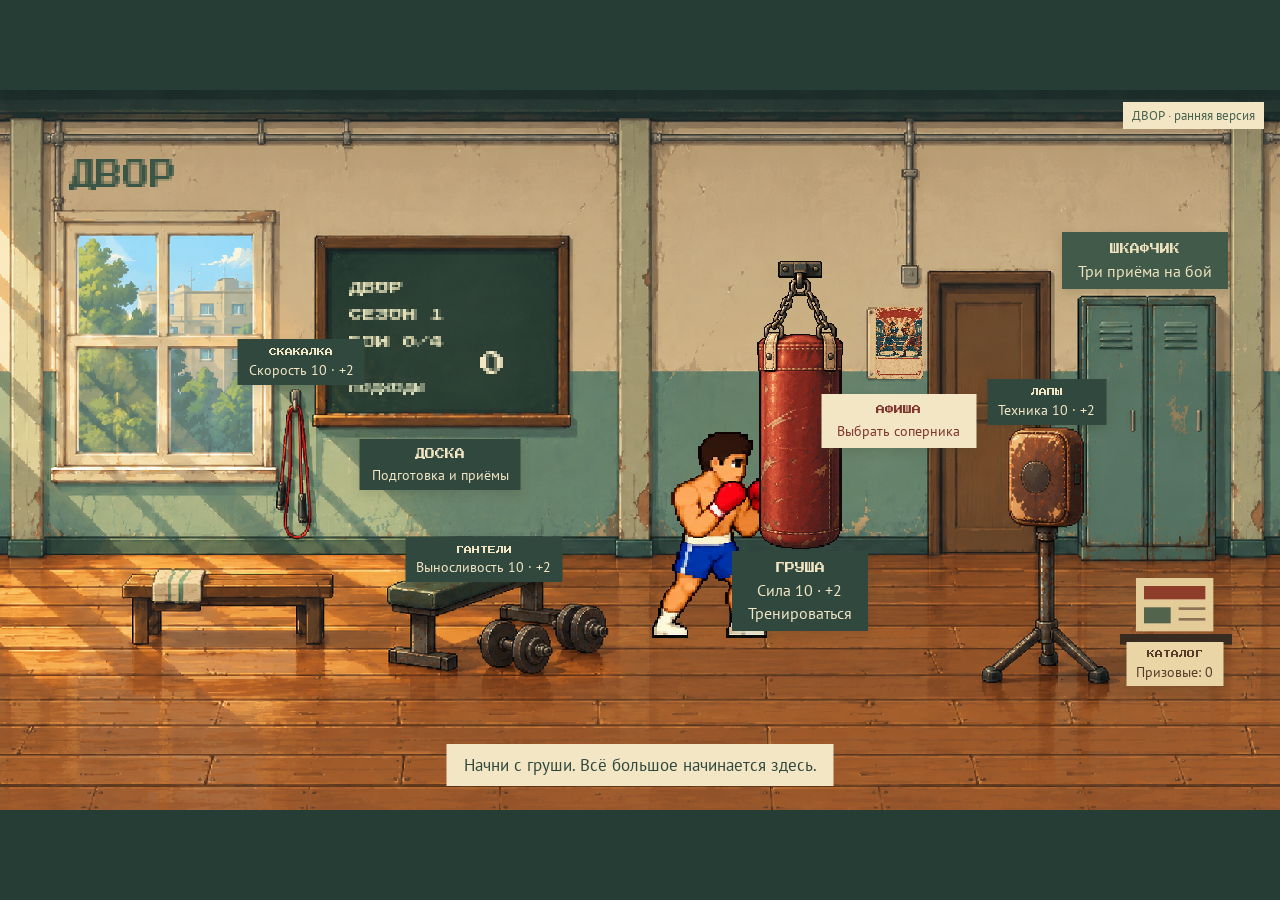
==== index.html @ 8cccd223 "Publish browser playtest c43f18e" ====
<!doctype html>
<html lang="ru">
  <head>
    <meta charset="UTF-8" />
    <meta name="viewport" content="width=device-width, initial-scale=1.0, viewport-fit=cover" />
    <meta name="theme-color" content="#263d36" />
    <meta name="description" content="ДВОР — Путь бойца. Начало пути в маленьком тренировочном зале." />
    <title>ДВОР — Путь бойца</title>
    <link rel="icon" href="data:," />
    <script type="module" crossorigin src="./assets/index-CSXI9lz-.js"></script>
    <link rel="modulepreload" crossorigin href="./assets/rolldown-runtime-WkwZ5CU-.js">
    <link rel="modulepreload" crossorigin href="./assets/phaser-CmOm-Ik1.js">
    <link rel="stylesheet" crossorigin href="./assets/index-2wH4D3jf.css">
  </head>
  <body>
    <main id="app" aria-label="ДВОР — Путь бойца">
      <section id="stage" aria-label="Тренировочный зал" tabindex="0">
        <div id="game" aria-hidden="true"></div>
        <p class="build-note">ДВОР · ранняя версия</p>
        <button id="bag-action" class="bag-action" aria-label="Тренироваться у груши" hidden>
          <span class="object-label"><strong>ГРУША</strong><span id="strength-label">Сила 10 · +2</span><span id="bag-label">Тренироваться</span></span>
        </button>
        <button id="rope-action" class="bag-action station-action" aria-label="Тренировать скорость на скакалке" hidden><span class="object-label"><strong>СКАКАЛКА</strong><span id="speed-label">Скорость +2</span></span></button>
        <button id="bench-action" class="bag-action station-action" aria-label="Тренировать выносливость с гантелями" hidden><span class="object-label"><strong>ГАНТЕЛИ</strong><span id="endurance-label">Выносливость +2</span></span></button>
        <button id="pads-action" class="bag-action station-action" aria-label="Тренировать технику на лапах" hidden><span class="object-label"><strong>ЛАПЫ</strong><span id="technique-label">Техника +2</span></span></button>
        <button id="catalogue-action" class="bag-action catalogue-action" aria-label="Открыть каталог покупок" hidden><span class="object-label"><strong>КАТАЛОГ</strong><span id="catalogue-label">Призовые: 0</span></span></button>
        <button id="poster-action" class="bag-action poster-action" aria-label="Открыть афишу боёв" hidden>
          <span class="object-label"><strong>АФИША</strong><span id="poster-label">Выбрать соперника</span></span>
        </button>
        <button id="preparation-action" class="bag-action preparation-action" aria-label="Открыть подготовку бойца" hidden><span class="object-label"><strong>ДОСКА</strong><span>Подготовка и приёмы</span></span></button>
        <button id="locker-action" class="bag-action locker-action" aria-label="Открыть шкафчик с приёмами" hidden><span class="object-label"><strong>ШКАФЧИК</strong><span>Три приёма на бой</span></span></button>
        <p id="feedback" class="feedback" role="status" aria-live="polite">Загружаем зал…</p>
        <nav id="pan-controls" class="pan-controls" aria-label="Осмотр зала" hidden>
          <button id="pan-left" aria-label="Осмотреть зал слева"><svg viewBox="0 0 24 24" aria-hidden="true"><path d="m14 6-6 6 6 6" /></svg></button>
          <span>Осмотреть зал <span class="desktop-hint">· ← → или перетаскивание</span></span>
          <button id="pan-right" aria-label="Осмотреть зал справа"><svg viewBox="0 0 24 24" aria-hidden="true"><path d="m10 6 6 6-6 6" /></svg></button>
        </nav>
        <noscript>Для загрузки зала включите JavaScript в браузере.</noscript>
      </section>
    </main>
    <section id="fight-poster" class="scene-surface" data-object="poster" role="dialog" aria-modal="true" aria-labelledby="poster-title" hidden>
      <div class="poster-sheet">
        <img id="poster-art" class="poster-art" src="./assets/ui/fight-poster.webp" alt="" width="512" height="768" />
        <header class="poster-header"><h1 id="poster-title">Афиша боёв</h1><button id="poster-close" class="object-close" aria-label="Закрыть афишу"><svg viewBox="0 0 24 24" aria-hidden="true"><path d="m6 6 12 12M18 6 6 18" /></svg></button></header>
        <div class="poster-choices">
          <p id="poster-round" class="poster-round"></p>
          <details id="promotion-help" class="promotion-help"><summary>Как перейти в районную лигу?</summary><div id="promotion-help-body" class="promotion-help-body"></div></details>
          <div id="offer-list" class="offer-list"></div><p id="poster-detail" aria-live="polite"></p><button id="poster-prepare" class="choose-offer">К тренировке</button>
        </div>
      </div>
    </section>
    <section id="preparation" class="scene-surface" data-object="training" data-step="training" role="dialog" aria-modal="true" aria-labelledby="preparation-title" hidden>
      <div class="equipment-surface">
        <header class="equipment-header"><h1 id="preparation-title">Доска тренировок</h1><button id="preparation-close" class="object-close" aria-label="Закрыть подготовку"><svg viewBox="0 0 24 24" aria-hidden="true"><path d="m6 6 12 12M18 6 6 18" /></svg></button></header>
        <div id="preparation-opponent" class="opponent-note"></div>
        <div id="training-menu">
          <h2>Твой спорт</h2><div id="fighter-sport" class="sport-choice" role="group" aria-label="Базовый спорт"></div>
          <h2 id="training-budget"></h2><div id="stat-training" class="stat-training"></div><p id="training-note"></p>
          <button id="preparation-next" class="equipment-next">Выбрать приёмы</button>
        </div>
        <div id="moves-menu" hidden>
          <p id="loadout-count"></p><div id="loadout-slots" class="loadout-slots"></div><div id="move-selection" class="move-selection"></div>
          <p id="preparation-note" role="note"></p><footer class="locker-footer"><button id="preparation-back">К тренировкам</button><button id="start-battle" class="choose-offer">Выйти на бой</button><button id="simulate-battle" title="Автоматика выберет действия, а ты сразу увидишь итог">Рассчитать бой</button></footer>
        </div>
      </div>
    </section>
    <section id="catalogue" class="scene-surface" data-object="catalogue" role="dialog" aria-modal="true" aria-labelledby="catalogue-title" hidden>
      <div class="catalogue-sheet">
        <header class="catalogue-header"><h1 id="catalogue-title">Каталог бойца</h1><span id="catalogue-money"></span><button id="catalogue-close" class="object-close" aria-label="Закрыть каталог"><svg viewBox="0 0 24 24" aria-hidden="true"><path d="m6 6 12 12M18 6 6 18" /></svg></button></header>
        <div class="catalogue-scroll">
          <div class="catalogue-profile"><canvas id="catalogue-preview" width="320" height="192" role="img" aria-label="Твой боец в выбранной форме"></canvas><div><p id="catalogue-outfit"></p><p id="catalogue-stats"></p><p id="catalogue-collection"></p></div></div>
          <figure id="catalogue-car" hidden><img id="catalogue-car-photo" alt="Твоя первая машина во дворе" width="240" height="160" /><figcaption>Первая машина · куплена на призовые</figcaption></figure>
          <nav id="catalogue-categories" aria-label="Разделы каталога"></nav>
          <p id="catalogue-note"></p><div id="catalogue-list"></div>
        </div>
        <footer class="catalogue-footer"><p id="catalogue-message" role="status" aria-live="polite">Выбери покупку. Призовые зарабатываются в боях.</p><p id="catalogue-save-note"></p></footer>
      </div>
    </section>
    <section id="battle-hud" class="battle-hud" aria-label="Управление боем" hidden>
      <div class="battle-scoreboards">
        <div class="scoreboard"><strong>ТЫ</strong><label>Здоровье <progress id="player-health" max="100" value="100"></progress><span id="player-health-text"></span></label><label>Энергия <progress id="player-energy" max="30" value="30"></progress></label></div>
        <div class="scoreboard enemy-scoreboard"><div class="enemy-identity"><img id="enemy-portrait" alt="" width="36" height="36" /><strong id="enemy-name"></strong></div><label>Здоровье <progress id="enemy-health" max="100" value="100"></progress><span id="enemy-health-text"></span></label><label>Энергия <progress id="enemy-energy" max="30" value="30"></progress></label></div>
      </div>
      <div class="battle-tools"><button id="battle-pause">Пауза</button><button id="battle-speed">Скорость ×1</button><button id="battle-auto">Авто: выкл</button><button id="battle-simulate">К результату</button><span id="battle-turn"></span></div>
      <div class="battle-shelf"><p id="battle-message" role="status" aria-live="polite"></p><p id="battle-save-note"></p><div id="battle-actions" class="battle-actions"></div><button id="return-to-gym" class="choose-offer" hidden>Вернуться в зал</button><details id="battle-journal"><summary>Журнал боя</summary><ol id="battle-log"></ol></details></div>
    </section>
  </body>
</html>
---- assets/index-2wH4D3jf.css ----
@font-face{font-family:PT Sans;font-style:normal;font-display:swap;font-weight:400;src:url(./pt-sans-cyrillic-400-normal-BgFH0IXl.woff2)format("woff2"),url(./pt-sans-cyrillic-400-normal-DR9of8nb.woff)format("woff")}@font-face{font-family:PT Sans;font-style:normal;font-display:swap;font-weight:700;src:url(./pt-sans-cyrillic-700-normal-TNhnPAH_.woff2)format("woff2"),url(./pt-sans-cyrillic-700-normal-DzVkanQm.woff)format("woff")}@font-face{font-family:PT Sans;font-style:normal;font-display:swap;font-weight:400;src:url(./pt-sans-latin-400-normal-Cwy9XeGQ.woff2)format("woff2"),url(./pt-sans-latin-400-normal-v0jdzXSm.woff)format("woff")}@font-face{font-family:PT Sans;font-style:normal;font-display:swap;font-weight:700;src:url(./pt-sans-latin-700-normal-DmHhLLdt.woff2)format("woff2"),url(./pt-sans-latin-700-normal-CyjbL83V.woff)format("woff")}@font-face{font-family:"Press Start 2P";font-style:normal;font-display:swap;font-weight:400;src:url(./press-start-2p-cyrillic-400-normal-DBn7fddJ.woff2)format("woff2"),url([data-uri])format("woff")}@font-face{font-family:"Press Start 2P";font-style:normal;font-display:swap;font-weight:400;src:url(./press-start-2p-latin-400-normal-_wFEWmAB.woff2)format("woff2"),url(./press-start-2p-latin-400-normal-KLytu4cr.woff)format("woff")}:root{color:#f3e6c5;font-synthesis:none;text-rendering:optimizelegibility;--paper:#f3e6c5;--ink:#30483d;--red:#a54735;background:#263d36;font-family:PT Sans,sans-serif}.station-action .object-label{gap:4px;padding:8px 11px;top:auto;bottom:calc(100% + 6px)}.station-action .object-label strong{font-size:8px}.station-action .object-label>span{font-size:14px}.catalogue-action .object-label{color:#573a27;background:#ead5a7;gap:4px;padding:7px 10px;top:calc(100% + 5px)}.catalogue-action .object-label strong{font-size:8px}.catalogue-action .object-label>span{font-size:14px}.catalogue-sheet{--catalogue-paper:#efdfbb;color:#4b3226;background:var(--catalogue-paper) url(../assets/ui/poster-paper.webp) top / 510px auto repeat;flex-direction:column;width:min(820px,100cqw - 24px);height:min(720px,100cqh - 24px);display:flex;box-shadow:0 12px 25px #14231d66}.catalogue-header{border-bottom:2px solid #9b7853;align-items:center;gap:14px;padding:14px 20px 10px;display:flex}.catalogue-header h1{flex:1;margin:0;font:17px/1.5 "Press Start 2P",monospace}#catalogue-money{font-variant-numeric:tabular-nums;white-space:nowrap;font-weight:700}.catalogue-scroll{overscroll-behavior:contain;scrollbar-color:#8b5b35 #e6d1a2;flex:1;min-height:0;padding:0 24px 20px;overflow-y:auto}.catalogue-profile{border-bottom:1px solid #b99b72;align-items:center;gap:14px;padding:12px 0;display:flex}#catalogue-preview{object-fit:contain;width:180px;height:108px;image-rendering:pixelated;background:#d3c69e;flex:0 0 180px}.catalogue-profile p{margin:5px 0;font-size:15px;line-height:1.4}#catalogue-outfit{font-size:17px;font-weight:700}#catalogue-car{align-items:center;gap:14px;margin:14px 0 0;font-size:15px;display:flex}#catalogue-car-photo{object-fit:cover;width:150px;height:95px;image-rendering:pixelated;border:5px solid #e1cea4}#catalogue-categories{flex-wrap:wrap;gap:5px;padding-top:18px;display:flex}#catalogue-categories button{color:#4b3226;background:#ddc79b;border:1px solid #9b7853;min-height:44px;padding:8px 13px}#catalogue-categories button[aria-pressed=true]{color:#fff0cf;background:#773c2b;border-color:#773c2b}#catalogue-note{max-width:65ch;margin:15px 0 4px;font-size:15px;line-height:1.45}.catalogue-row{border-bottom:1px solid #b99b72;grid-template-columns:1fr auto;align-items:center;gap:14px;padding:17px 0;display:grid}.catalogue-row h2{margin:0 0 5px;font-size:20px;line-height:1.25}.catalogue-row p{max-width:60ch;margin:4px 0;font-size:15px;line-height:1.4}.catalogue-row .catalogue-price{color:#6e452d;font-size:14px}.catalogue-row button{color:#fff0cf;background:#425a46;border:0;min-width:130px;min-height:44px;padding:10px 12px;font-weight:700}.catalogue-row button:disabled{color:#614b33;background:#d4bc91}.catalogue-row button[aria-pressed=true]{background:#773c2b}.catalogue-footer{background:#dfc79d;padding:10px 24px}.catalogue-footer p{margin:2px 0;font-size:15px;line-height:1.35}#catalogue-save-note:empty{display:none}.rival-badge{color:#425a46;font-size:12px;font-weight:700}@media (max-width:600px){.catalogue-header{flex-wrap:wrap;gap:4px;padding:8px 12px}.catalogue-header h1{font-size:12px}#catalogue-money{font-size:14px}.catalogue-scroll{padding:0 14px 15px}.catalogue-profile{gap:8px}#catalogue-preview{object-fit:cover;object-position:35% center;flex-basis:100px;width:100px;height:96px}.catalogue-profile p{font-size:12px}#catalogue-outfit{font-size:14px}#catalogue-categories{gap:4px;padding-top:12px}#catalogue-categories button{padding:7px 9px;font-size:13px}.catalogue-row{grid-template-columns:1fr;gap:8px;padding:14px 0}.catalogue-row h2{font-size:19px}.catalogue-row button{justify-self:start}.catalogue-footer{padding:9px 14px}}*{box-sizing:border-box}[hidden]{display:none!important}body{margin:0}button{font:inherit;cursor:pointer;touch-action:manipulation}button:disabled{cursor:default}select{font:inherit;color:var(--ink);background:var(--paper);border:1px solid #9a805b;min-height:44px;padding:9px}button:focus-visible{outline:3px solid var(--paper);outline-offset:5px}::selection{color:var(--paper);background:var(--red)}#app{place-items:center;min-height:100svh;display:grid}#stage{isolation:isolate;touch-action:none;background:#97b6a0;width:min(100%,1600px);height:min(100dvh,900px);min-height:280px;position:relative;overflow:hidden}#game{position:absolute;inset:0}#game canvas{image-rendering:pixelated;display:block}.build-note{top:max(12px, env(safe-area-inset-top));right:max(16px, env(safe-area-inset-right));color:#486351;pointer-events:none;background:#f3e6c5;margin:0;padding:5px 9px;font-size:13px;position:absolute}.bag-action{min-width:44px;min-height:44px;color:var(--paper);-webkit-tap-highlight-color:transparent;background:0 0;border:2px dashed #0000;padding:0;position:absolute}.bag-action:hover:not(:disabled),.bag-action:focus-visible{border-color:#f4e4b6;outline-color:#30483d}.object-label{background:var(--ink);flex-direction:column;gap:7px;width:max-content;padding:10px 16px;line-height:1;display:flex;position:absolute;top:calc(100% + 10px);left:50%;transform:translate(-50%);box-shadow:0 4px 10px #3b40262e}.object-label strong{font:10px/1.4 "Press Start 2P",monospace}.object-label>span{font-size:16px}.bag-action:hover .object-label{background:#3f5947}.bag-action:disabled .object-label{background:#6c5737}.poster-action .object-label{color:#7e352c;background:var(--paper)}.poster-action:hover .object-label{background:#fff0ca}.poster-action .object-label strong{font-size:9px}.poster-action .object-label>span{font-size:14px}.preparation-action .object-label{padding:8px 12px}.preparation-action .object-label>span{font-size:14px}#stage[data-mode=battle]>.bag-action,#stage[data-mode=battle]>.feedback,#stage[data-mode=battle]>.pan-controls,#stage[data-mode=battle]>.build-note{display:none!important}.battle-hud{pointer-events:none;color:#fff0cb;position:absolute;inset:0}.battle-scoreboards{top:max(14px, env(safe-area-inset-top));justify-content:space-between;gap:18px;display:flex;position:absolute;left:18px;right:18px}.scoreboard{background:#493a28;border:2px solid #947346;width:min(34%,290px);padding:10px 14px}.scoreboard strong{overflow-wrap:anywhere;margin-bottom:7px;font-size:18px;line-height:1.15;display:block}.enemy-identity{align-items:center;gap:7px;min-height:26px;display:flex}.enemy-identity strong{margin:0}#enemy-portrait{object-fit:cover;width:28px;height:28px;image-rendering:pixelated}.scoreboard label{grid-template-columns:auto 1fr auto;align-items:center;gap:6px;margin-top:4px;font-size:13px;display:grid}.scoreboard progress{appearance:none;background:#6b5039;border:0;width:100%;height:10px}.scoreboard progress::-webkit-progress-bar{background:#6b5039}.scoreboard progress::-webkit-progress-value{background:#78aacf}.scoreboard progress::-moz-progress-bar{background:#78aacf}.enemy-scoreboard progress::-webkit-progress-value{background:#d38665}.enemy-scoreboard progress::-moz-progress-bar{background:#d38665}.battle-tools{pointer-events:auto;flex-wrap:wrap;justify-content:center;align-items:center;gap:6px;width:max-content;max-width:calc(100% - 20px);display:flex;position:absolute;top:130px;left:50%;transform:translate(-50%)}.battle-tools button{color:#fff0cb;background:#493a28;border:1px solid #ba9e6b;min-height:40px;padding:7px 12px}.battle-tools span{background:#493a28;padding:6px 10px;font-size:14px}.battle-tools button:disabled{opacity:.6}.battle-shelf{bottom:max(14px, env(safe-area-inset-bottom));overscroll-behavior:contain;pointer-events:auto;scrollbar-color:#c6a770 #493522;background:#493522;border-top:4px solid #b28b54;width:min(840px,100% - 24px);max-height:25%;padding:12px 16px;position:absolute;left:50%;overflow-y:auto;transform:translate(-50%)}#battle-message{margin:0 0 9px;font-size:17px;line-height:1.25}#battle-save-note{color:#ffcb9a;margin:0 0 6px;font-size:14px}#battle-save-note:empty{display:none}.battle-actions{grid-template-columns:repeat(4,minmax(0,1fr));gap:7px;display:grid}.battle-actions button{color:#3c3d2b;background:#f1e3bd;border:0;min-height:44px;padding:9px 6px;font-size:15px}.battle-actions button:disabled{opacity:.45}#return-to-gym{color:#3c3d2b;background:#f1e3bd}#battle-journal{margin-top:9px;font-size:14px}#battle-journal summary{cursor:pointer;min-height:24px}#battle-log{max-height:180px;padding-left:20px;line-height:1.45;overflow:auto}#stage[data-ui]:not([data-ui=""])>.bag-action,#stage[data-ui]:not([data-ui=""])>.pan-controls,#stage[data-ui]:not([data-ui=""])>.feedback,#stage[data-ui]:not([data-ui=""])>.build-note{visibility:hidden}.scene-surface{z-index:10;touch-action:pan-y;background:#182b2430;place-items:center;padding:12px;display:grid;position:absolute;inset:0}.scene-surface button:focus-visible{outline-offset:2px;outline:3px solid}.object-close{width:44px;height:44px;color:inherit;background:0 0;border:0;flex:0 0 44px;place-items:center;padding:11px;display:grid}.object-close svg{fill:none;stroke:currentColor;stroke-width:2px;width:22px;height:22px}.poster-sheet{color:#4b3226;width:min(510px,100cqw - 24px);height:min(760px,100cqh - 24px);image-rendering:pixelated;filter:drop-shadow(0 10px 14px #14231d66);background:#efdfb7 url(../assets/ui/poster-paper.webp) top/100% repeat-y;position:relative}#stage{container-type:size}.poster-art{object-fit:cover;object-position:top;width:100%;height:60%;image-rendering:pixelated;pointer-events:none;position:absolute;inset:0 0 auto}.poster-header{color:#fff0cf;justify-content:center;align-items:center;height:11%;display:flex;position:absolute;top:4%;left:5%;right:5%}.poster-header h1{text-align:center;max-width:calc(100% - 88px);margin:0;font:26px/1.3 "Press Start 2P",monospace}#poster-close{position:absolute;right:0}.poster-round{text-align:center;white-space:pre-line;margin:0;font-size:14px;font-weight:700}.choose-offer.promotion-action{background:#425a46}.poster-choices{background:#efdfb7;flex-direction:column;justify-content:space-between;gap:4px;padding:6px 0;display:flex;position:absolute;inset:51% 6% 4%}.poster-choices>.offer-list,.poster-choices>button,.poster-round{flex-shrink:0}.poster-choices #poster-detail{overscroll-behavior:contain;scrollbar-color:#8b5b35 #e6d1a2;flex:auto;min-height:28px;max-height:72px;overflow-y:auto}.poster-round{background:#efdfb7}.promotion-help{color:#573a27;text-align:center;flex:none;font-size:14px;line-height:1.25;position:relative}.promotion-help summary{cursor:pointer;text-underline-offset:3px;min-height:32px;padding:6px 0;text-decoration:underline;list-style-position:inside}.promotion-help summary:hover{color:#873e2d}.promotion-help summary:focus-visible{outline-offset:2px;outline:3px solid #873e2d}.promotion-help-body{z-index:2;overscroll-behavior:contain;color:#4b3226;text-align:left;scrollbar-color:#8b5b35 #e6d1a2;background:#f3e5c5;max-height:min(380px,50cqh);padding:16px 20px;font-size:16px;line-height:1.35;position:absolute;bottom:calc(100% + 8px);left:0;right:0;overflow-y:auto;box-shadow:0 8px 22px #34281e55}.promotion-help-body h2{margin:0 0 12px;font-size:18px;line-height:1.25}.promotion-help-body ol{margin:0;padding-left:22px}.promotion-help-body li+li{margin-top:8px}.promotion-help-body p{margin:12px 0 0}.promotion-progress{font-weight:700}.qualifier-badge{color:#873e2d;font-size:12px;font-weight:700}.offer-list{justify-content:space-between;gap:7px;display:flex}.fight-offer{width:33.333%;min-width:0}.poster-fighter{color:#4b3226;background:0 0;border:0;border-bottom:3px solid #0000;flex-direction:column;align-items:center;width:100%;min-height:100px;padding:3px 2px 5px;display:flex}.fighter-portrait{object-fit:contain;image-rendering:pixelated;filter:drop-shadow(1px 2px 1px #26372a40);width:68px;height:68px}.poster-fighter h2{margin:4px 0 1px;font-size:16px;line-height:1.05}.poster-sport{font-size:12px}.poster-fighter[aria-pressed=true]{color:#8b3025;background:#b77a3b19;border-bottom-color:#9b4030}.poster-fighter:hover{background:#b77a3b25}#poster-detail{text-align:center;margin:0;font-size:14px;line-height:1.15;display:grid}#poster-detail strong{font-weight:700}.choose-offer{color:#fff0cf;background:#873e2d;border:0;min-height:44px;padding:8px 14px;font-size:16px}.choose-offer:disabled{opacity:.5}#poster-prepare{width:100%}.season-result{margin:10px 0;font-size:18px;font-weight:700}.offer-list:has(.season-result){flex-direction:column}.equipment-surface{--surface-pad-y:22px;width:min(660px,100%);max-height:100%;padding:var(--surface-pad-y) 28px;overscroll-behavior:contain;color:#f2e8c9;image-rendering:pixelated;scrollbar-color:#c1b68e #294038;background:#294038 url(../assets/ui/chalkboard.webp) 50%/100% 100%;border:12px solid #735236;overflow-y:auto;box-shadow:0 12px 30px #18291e77}.equipment-header{justify-content:space-between;align-items:center;gap:12px;display:flex}.equipment-header h1{margin:0;font:15px/1.6 "Press Start 2P",monospace}.equipment-surface h2{margin:22px 0 8px;font-size:19px;font-weight:400}.opponent-note{align-items:center;gap:12px;margin:12px 0 18px;font-size:15px;display:flex}.opponent-note .fighter-portrait{width:44px;height:44px}.opponent-note button{color:inherit;background:0 0;border:0;border-bottom:1px solid;padding:8px 0}.sport-choice{gap:10px;display:flex}.sport-choice button{color:#d6ccb0;background:0 0;border:1px solid #0000;border-bottom-color:#839383;flex:1;min-height:44px;padding:8px 4px;font-size:16px}.sport-choice button[aria-pressed=true]{color:#fff4d3;border-color:#e8dfc0}.sport-choice button:disabled{opacity:.65}.stat-training{display:grid}.stat-training button{text-align:left;color:#f4e8c5;background:0 0;border:0;border-bottom:1px solid #a2ad944d;grid-template-columns:1fr 50px 50px;align-items:center;gap:10px;min-height:58px;padding:9px 4px;font-size:20px;display:grid}.stat-training strong{text-align:center;font-variant-numeric:tabular-nums;font:17px "Press Start 2P",monospace}.stat-training button>span:last-child{text-align:center;border:1px solid #b5b69b;padding:5px 0;font-size:18px}.stat-training button:disabled{opacity:.5}#training-note{color:#d3d1b5;margin:16px 0;font-size:15px;line-height:1.3}.equipment-next{color:#f4e8c5;background:#1c3027;border:1px solid #d5d2b1;width:100%;min-height:46px;padding:10px;font-size:17px;display:block}#preparation[data-step=moves] .equipment-surface{background-color:#526651;background-image:url(../assets/ui/locker-panel.webp);border-color:#364c3f;width:min(740px,100%)}#preparation[data-step=moves] .equipment-header h1{color:#f0e2bc}#loadout-count{margin:14px 0 8px;font-size:15px}.loadout-slots{grid-template-columns:repeat(3,minmax(0,1fr));gap:8px;margin-bottom:20px;display:grid}.loadout-slots>span{background:#233b30;border-bottom:2px solid #b3b391;align-items:center;gap:6px;min-height:48px;padding:8px;font-size:14px;display:flex}.move-icon{object-fit:contain;width:32px;height:32px;image-rendering:pixelated;flex:0 0 32px}.loadout-slots .move-icon{flex-basis:28px;width:28px;height:28px}.battle-actions button{text-align:left;justify-content:center;align-items:center;gap:6px;display:flex}.battle-actions .move-icon{flex-basis:28px;width:28px;height:28px}.move-selection{grid-template-columns:repeat(2,minmax(0,1fr));gap:10px;display:grid}.move-selection button{text-align:left;color:#4b3927;background:#e9dcba;border:2px solid #0000;grid-template-columns:56px minmax(0,1fr) auto;gap:4px 6px;min-height:100px;padding:10px;display:grid;box-shadow:0 3px 7px #16281e55}.move-selection .move-icon{grid-row:1/3;width:56px;height:56px}.move-selection button:nth-child(3n){transform:rotate(-.7deg)}.move-selection button[aria-pressed=true]{background:#f5e8c5;border-color:#a44631}.move-selection button[aria-pressed=true] strong{text-underline-offset:4px;-webkit-text-decoration:underline #a44631;text-decoration:underline #a44631;text-decoration-thickness:2px}.move-selection strong{font-size:17px;line-height:1.1}.move-selection button>span{font-size:13px}.move-description{grid-column:2/-1;line-height:1.2}#preparation-note{margin:16px 0 12px;font-size:14px;line-height:1.25}.locker-footer{z-index:1;bottom:calc(-1 * var(--surface-pad-y));margin:0 -6px calc(-1 * var(--surface-pad-y));padding:8px 6px var(--surface-pad-y);background:#405b49;justify-content:space-between;gap:12px;display:flex;position:sticky}.locker-footer>button{color:#f0e2bc;background:#294236;border:1px solid #bcc2a5;min-height:44px;padding:9px 14px}.locker-footer #start-battle{background:#873e2d;border-color:#98422d}.locker-action .object-label{color:#eee2be;background:#425a49;top:auto;bottom:calc(100% + 6px)}.feedback{bottom:max(24px, calc(12px + env(safe-area-inset-bottom)));width:max-content;max-width:calc(100% - 32px);color:var(--ink);background:var(--paper);text-align:center;pointer-events:none;margin:0;padding:10px 17px;font-size:17px;position:absolute;left:50%;transform:translate(-50%)}.pan-controls{bottom:max(16px, env(safe-area-inset-bottom));white-space:nowrap;background:#30483d;align-items:center;gap:12px;max-width:calc(100% - 24px);padding:0 4px;font-size:14px;display:flex;position:absolute;left:50%;transform:translate(-50%)}.pan-controls button{width:44px;height:44px;color:var(--paper);background:0 0;border:0;flex:0 0 44px;place-items:center;display:grid}.pan-controls button:hover:not(:disabled){background:#48634c}.pan-controls button:disabled{color:#82917a}.pan-controls svg{fill:none;stroke:currentColor;stroke-width:2px;width:22px;height:22px}noscript{background:var(--ink);padding:24px;position:absolute;top:40%}#stage[data-can-pan=true] .feedback{bottom:max(84px, calc(72px + env(safe-area-inset-bottom)))}@media (min-width:800px){#stage{height:min(100dvh,56.25vw,900px)}}@media (max-width:700px){.desktop-hint{display:none}.feedback{font-size:16px}.build-note{font-size:12px}.scoreboard{width:48%;padding:8px}.scoreboard strong{font-size:15px}.scoreboard label{gap:4px;font-size:11px}.battle-scoreboards{gap:8px;left:10px;right:10px}.battle-tools{top:125px}.battle-tools button{min-height:44px;padding:6px 9px;font-size:13px}.battle-tools span{font-size:12px}.battle-actions{grid-template-columns:repeat(2,minmax(0,1fr))}.battle-actions button{font-size:13px}#battle-message{font-size:15px}.battle-shelf{padding:10px 12px}}@media (max-height:500px){.feedback{padding:6px 12px;font-size:14px;bottom:14px}.pan-controls{left:auto;right:12px;transform:none}.pan-controls>span{display:none}.object-label{gap:4px;padding:6px 10px}.object-label>span{font-size:14px}.object-label strong{font-size:8px}.battle-scoreboards{top:6px}.scoreboard{padding:5px 8px}.scoreboard strong{margin-bottom:3px;font-size:13px}.scoreboard label{font-size:10px}.battle-tools{top:86px}.battle-tools button{min-height:32px;padding:3px 9px}.battle-shelf{max-height:32%;padding:7px 10px;bottom:6px}#battle-message{font-size:13px}.battle-actions{grid-template-columns:repeat(4,minmax(0,1fr))}.battle-actions button{padding:5px;font-size:12px}}@media (prefers-reduced-motion:reduce){*,:before,:after{scroll-behavior:auto!important}}@media (max-width:700px){.poster-header h1{font-size:18px}.poster-round{font-size:11px}.poster-fighter{min-height:88px;padding:1px}.poster-fighter .fighter-portrait{width:48px;height:48px}.poster-fighter h2{font-size:15px}.poster-sport{font-size:11px}#poster-detail{font-size:12px}#poster-prepare{min-height:44px;padding:6px;font-size:15px}.equipment-surface{--surface-pad-y:12px;padding:var(--surface-pad-y) 14px;border-width:8px}.equipment-header h1{font-size:11px}.equipment-surface h2{margin-top:16px;font-size:17px}.sport-choice{gap:4px}.sport-choice button{font-size:14px}.stat-training button{grid-template-columns:1fr 40px 40px;gap:5px;min-height:52px;font-size:18px}.stat-training strong{font-size:14px}.move-selection{gap:8px}.move-selection button{grid-template-columns:44px minmax(0,1fr);min-height:116px;padding:8px}.move-selection .move-icon{grid-row:1/3;width:44px;height:44px}.move-selection .move-description{grid-column:1/-1}.move-cost{grid-column:2}.move-selection strong{font-size:15px}.move-selection button>span{font-size:12px}.loadout-slots{gap:5px;margin-bottom:14px}.loadout-slots>span{flex-direction:column;align-items:flex-start;padding:6px;font-size:12px}.locker-footer{grid-template-columns:repeat(2,minmax(0,1fr));display:grid}#preparation-back{background:0 0;border:0;grid-column:1/-1;justify-self:start;min-height:32px;padding:4px 0;text-decoration:underline}.opponent-note{margin:8px 0 12px;font-size:14px}}@media (max-height:550px){.poster-sheet{width:min(680px,100cqw - 24px);height:calc(100cqh - 16px)}.poster-art{object-fit:cover;object-position:top;width:43%;height:100%}.poster-header{color:#71372a;height:44px;top:1%;left:47%;right:2%}.poster-header h1{font-size:18px}.poster-round{font-size:11px}.poster-choices{inset:22% 3% 5% 47%}.poster-fighter .fighter-portrait{width:46px;height:46px}.poster-fighter h2,#poster-detail{font-size:12px}}
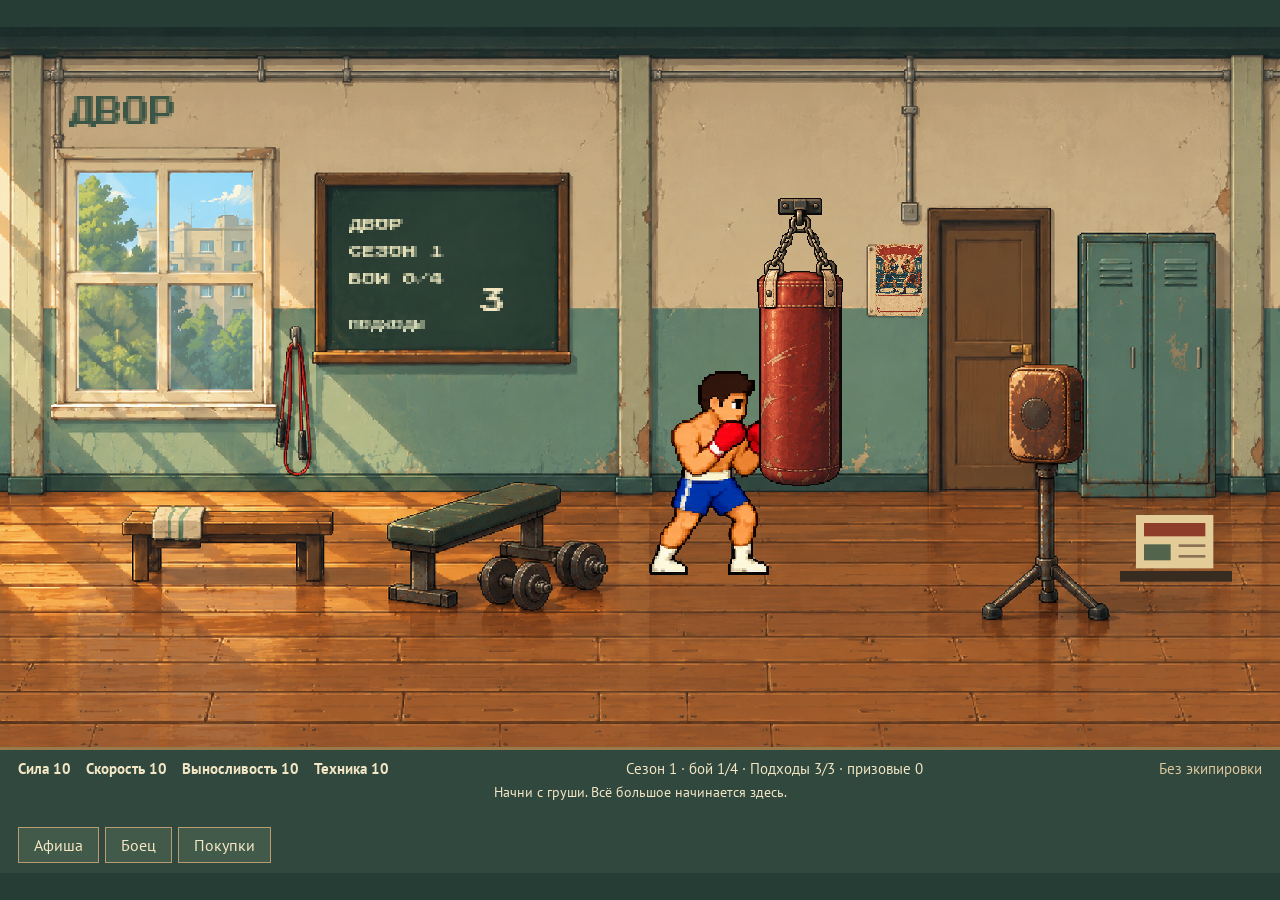
==== commit 7c3c804c: "Publish interaction and promotion fixes (1e47245)" ====
--- a/index.html
+++ b/index.html
@@ -7,10 +7,10 @@
     <meta name="description" content="ДВОР — Путь бойца. Начало пути в маленьком тренировочном зале." />
     <title>ДВОР — Путь бойца</title>
     <link rel="icon" href="data:," />
-    <script type="module" crossorigin src="./assets/index-CSXI9lz-.js"></script>
+    <script type="module" crossorigin src="./assets/index-CrmCmz-9.js"></script>
     <link rel="modulepreload" crossorigin href="./assets/rolldown-runtime-WkwZ5CU-.js">
     <link rel="modulepreload" crossorigin href="./assets/phaser-CmOm-Ik1.js">
-    <link rel="stylesheet" crossorigin href="./assets/index-2wH4D3jf.css">
+    <link rel="stylesheet" crossorigin href="./assets/index-CHGPLTZJ.css">
   </head>
   <body>
     <main id="app" aria-label="ДВОР — Путь бойца">
@@ -29,12 +29,17 @@
         </button>
         <button id="preparation-action" class="bag-action preparation-action" aria-label="Открыть подготовку бойца" hidden><span class="object-label"><strong>ДОСКА</strong><span>Подготовка и приёмы</span></span></button>
         <button id="locker-action" class="bag-action locker-action" aria-label="Открыть шкафчик с приёмами" hidden><span class="object-label"><strong>ШКАФЧИК</strong><span>Три приёма на бой</span></span></button>
+        <section id="gym-console" class="gym-console" aria-label="Состояние бойца">
+          <div class="gym-meta"><div id="gym-stat-values" class="gym-stat-values" aria-label="Характеристики на бой"></div><p id="gym-budget"></p><p id="gym-gear"></p></div>
         <p id="feedback" class="feedback" role="status" aria-live="polite">Загружаем зал…</p>
+          <div class="gym-controls"><div class="gym-shortcuts"><button id="gym-poster">Афиша</button><button id="gym-preparation">Боец</button><button id="gym-catalogue">Покупки</button></div>
         <nav id="pan-controls" class="pan-controls" aria-label="Осмотр зала" hidden>
           <button id="pan-left" aria-label="Осмотреть зал слева"><svg viewBox="0 0 24 24" aria-hidden="true"><path d="m14 6-6 6 6 6" /></svg></button>
           <span>Осмотреть зал <span class="desktop-hint">· ← → или перетаскивание</span></span>
           <button id="pan-right" aria-label="Осмотреть зал справа"><svg viewBox="0 0 24 24" aria-hidden="true"><path d="m10 6 6 6-6 6" /></svg></button>
         </nav>
+          </div>
+        </section>
         <noscript>Для загрузки зала включите JavaScript в браузере.</noscript>
       </section>
     </main>
--- a/assets/index-CHGPLTZJ.css
+++ b/assets/index-CHGPLTZJ.css
@@ -0,0 +1 @@
+@font-face{font-family:PT Sans;font-style:normal;font-display:swap;font-weight:400;src:url(./pt-sans-cyrillic-400-normal-BgFH0IXl.woff2)format("woff2"),url(./pt-sans-cyrillic-400-normal-DR9of8nb.woff)format("woff")}@font-face{font-family:PT Sans;font-style:normal;font-display:swap;font-weight:700;src:url(./pt-sans-cyrillic-700-normal-TNhnPAH_.woff2)format("woff2"),url(./pt-sans-cyrillic-700-normal-DzVkanQm.woff)format("woff")}@font-face{font-family:PT Sans;font-style:normal;font-display:swap;font-weight:400;src:url(./pt-sans-latin-400-normal-Cwy9XeGQ.woff2)format("woff2"),url(./pt-sans-latin-400-normal-v0jdzXSm.woff)format("woff")}@font-face{font-family:PT Sans;font-style:normal;font-display:swap;font-weight:700;src:url(./pt-sans-latin-700-normal-DmHhLLdt.woff2)format("woff2"),url(./pt-sans-latin-700-normal-CyjbL83V.woff)format("woff")}@font-face{font-family:"Press Start 2P";font-style:normal;font-display:swap;font-weight:400;src:url(./press-start-2p-cyrillic-400-normal-DBn7fddJ.woff2)format("woff2"),url([data-uri])format("woff")}@font-face{font-family:"Press Start 2P";font-style:normal;font-display:swap;font-weight:400;src:url(./press-start-2p-latin-400-normal-_wFEWmAB.woff2)format("woff2"),url(./press-start-2p-latin-400-normal-KLytu4cr.woff)format("woff")}:root{color:#f3e6c5;font-synthesis:none;text-rendering:optimizelegibility;--paper:#f3e6c5;--ink:#30483d;--red:#a54735;background:#263d36;font-family:PT Sans,sans-serif}.station-action .object-label{gap:4px;padding:8px 11px;top:auto;bottom:calc(100% + 6px)}.station-action .object-label strong{font-size:8px}.station-action .object-label>span{font-size:14px}.catalogue-action .object-label{color:#573a27;background:#ead5a7;gap:4px;padding:7px 10px;top:calc(100% + 5px)}.catalogue-action .object-label strong{font-size:8px}.catalogue-action .object-label>span{font-size:14px}.catalogue-sheet{--catalogue-paper:#efdfbb;color:#4b3226;background:var(--catalogue-paper) url(../assets/ui/poster-paper.webp) top / 510px auto repeat;flex-direction:column;width:min(820px,100cqw - 24px);height:min(720px,100cqh - 24px);display:flex;box-shadow:0 12px 25px #14231d66}.catalogue-header{border-bottom:2px solid #9b7853;align-items:center;gap:14px;padding:14px 20px 10px;display:flex}.catalogue-header h1{flex:1;margin:0;font:17px/1.5 "Press Start 2P",monospace}#catalogue-money{font-variant-numeric:tabular-nums;white-space:nowrap;font-weight:700}.catalogue-scroll{overscroll-behavior:contain;scrollbar-color:#8b5b35 #e6d1a2;flex:1;min-height:0;padding:0 24px 20px;overflow-y:auto}.catalogue-profile{border-bottom:1px solid #b99b72;align-items:center;gap:14px;padding:12px 0;display:flex}#catalogue-preview{object-fit:contain;width:180px;height:108px;image-rendering:pixelated;background:#d3c69e;flex:0 0 180px}.catalogue-profile p{margin:5px 0;font-size:15px;line-height:1.4}#catalogue-outfit{font-size:17px;font-weight:700}#catalogue-car{align-items:center;gap:14px;margin:14px 0 0;font-size:15px;display:flex}#catalogue-car-photo{object-fit:cover;width:150px;height:95px;image-rendering:pixelated;border:5px solid #e1cea4}#catalogue-categories{flex-wrap:wrap;gap:5px;padding-top:18px;display:flex}#catalogue-categories button{color:#4b3226;background:#ddc79b;border:1px solid #9b7853;min-height:44px;padding:8px 13px}#catalogue-categories button[aria-pressed=true]{color:#fff0cf;background:#773c2b;border-color:#773c2b}#catalogue-note{max-width:65ch;margin:15px 0 4px;font-size:15px;line-height:1.45}.catalogue-row{border-bottom:1px solid #b99b72;grid-template-columns:1fr auto;align-items:center;gap:14px;padding:17px 0;display:grid}.catalogue-row h2{margin:0 0 5px;font-size:20px;line-height:1.25}.catalogue-row p{max-width:60ch;margin:4px 0;font-size:15px;line-height:1.4}.catalogue-row .catalogue-price{color:#6e452d;font-size:14px}.catalogue-row button{color:#fff0cf;background:#425a46;border:0;min-width:130px;min-height:44px;padding:10px 12px;font-weight:700}.catalogue-row button:disabled{color:#614b33;background:#d4bc91}.catalogue-row button[aria-pressed=true]{background:#773c2b}.catalogue-footer{background:#dfc79d;padding:10px 24px}.catalogue-footer p{margin:2px 0;font-size:15px;line-height:1.35}#catalogue-save-note:empty{display:none}.rival-badge{color:#425a46;font-size:12px;font-weight:700}@media (max-width:600px){.catalogue-header{flex-wrap:wrap;gap:4px;padding:8px 12px}.catalogue-header h1{font-size:12px}#catalogue-money{font-size:14px}.catalogue-scroll{padding:0 14px 15px}.catalogue-profile{gap:8px}#catalogue-preview{object-fit:cover;object-position:35% center;flex-basis:100px;width:100px;height:96px}.catalogue-profile p{font-size:12px}#catalogue-outfit{font-size:14px}#catalogue-categories{gap:4px;padding-top:12px}#catalogue-categories button{padding:7px 9px;font-size:13px}.catalogue-row{grid-template-columns:1fr;gap:8px;padding:14px 0}.catalogue-row h2{font-size:19px}.catalogue-row button{justify-self:start}.catalogue-footer{padding:9px 14px}}*{box-sizing:border-box}[hidden]{display:none!important}body{margin:0}button{font:inherit;cursor:pointer;touch-action:manipulation}button:disabled{cursor:default}select{font:inherit;color:var(--ink);background:var(--paper);border:1px solid #9a805b;min-height:44px;padding:9px}button:focus-visible{outline:3px solid var(--paper);outline-offset:5px}::selection{color:var(--paper);background:var(--red)}#app{place-items:center;min-height:100svh;display:grid}#stage{isolation:isolate;touch-action:none;background:#97b6a0;width:min(100%,1600px);height:min(100dvh,900px);min-height:280px;position:relative;overflow:hidden}#game{position:absolute;inset:0}#game canvas{image-rendering:pixelated;display:block}.build-note{top:max(12px, env(safe-area-inset-top));right:max(16px, env(safe-area-inset-right));color:#486351;pointer-events:none;background:#f3e6c5;margin:0;padding:5px 9px;font-size:13px;position:absolute}.bag-action{min-width:44px;min-height:44px;color:var(--paper);-webkit-tap-highlight-color:transparent;background:0 0;border:2px dashed #0000;padding:0;position:absolute}.bag-action:hover:not(:disabled),.bag-action:focus-visible{border-color:#f4e4b6;outline-color:#30483d}.object-label{background:var(--ink);flex-direction:column;gap:7px;width:max-content;padding:10px 16px;line-height:1;display:flex;position:absolute;top:calc(100% + 10px);left:50%;transform:translate(-50%);box-shadow:0 4px 10px #3b40262e}.object-label strong{font:10px/1.4 "Press Start 2P",monospace}.object-label>span{font-size:16px}.bag-action:hover .object-label{background:#3f5947}.bag-action:disabled .object-label{background:#6c5737}.poster-action .object-label{color:#7e352c;background:var(--paper)}.poster-action:hover .object-label{background:#fff0ca}.poster-action .object-label strong{font-size:9px}.poster-action .object-label>span{font-size:14px}.preparation-action .object-label{padding:8px 12px}.preparation-action .object-label>span{font-size:14px}#stage[data-mode=battle]>.bag-action,#stage[data-mode=battle]>.feedback,#stage[data-mode=battle]>.pan-controls,#stage[data-mode=battle]>.build-note{display:none!important}.battle-hud{pointer-events:none;color:#fff0cb;position:absolute;inset:0}.battle-scoreboards{top:max(14px, env(safe-area-inset-top));justify-content:space-between;gap:18px;display:flex;position:absolute;left:18px;right:18px}.scoreboard{background:#493a28;border:2px solid #947346;width:min(34%,290px);padding:10px 14px}.scoreboard strong{overflow-wrap:anywhere;margin-bottom:7px;font-size:18px;line-height:1.15;display:block}.enemy-identity{align-items:center;gap:7px;min-height:26px;display:flex}.enemy-identity strong{margin:0}#enemy-portrait{object-fit:cover;width:28px;height:28px;image-rendering:pixelated}.scoreboard label{grid-template-columns:auto 1fr auto;align-items:center;gap:6px;margin-top:4px;font-size:13px;display:grid}.scoreboard progress{appearance:none;background:#6b5039;border:0;width:100%;height:10px}.scoreboard progress::-webkit-progress-bar{background:#6b5039}.scoreboard progress::-webkit-progress-value{background:#78aacf}.scoreboard progress::-moz-progress-bar{background:#78aacf}.enemy-scoreboard progress::-webkit-progress-value{background:#d38665}.enemy-scoreboard progress::-moz-progress-bar{background:#d38665}.battle-tools{pointer-events:auto;flex-wrap:wrap;justify-content:center;align-items:center;gap:6px;width:max-content;max-width:calc(100% - 20px);display:flex;position:absolute;top:130px;left:50%;transform:translate(-50%)}.battle-tools button{color:#fff0cb;background:#493a28;border:1px solid #ba9e6b;min-height:40px;padding:7px 12px}.battle-tools span{background:#493a28;padding:6px 10px;font-size:14px}.battle-tools button:disabled{opacity:.6}.battle-shelf{bottom:max(14px, env(safe-area-inset-bottom));overscroll-behavior:contain;pointer-events:auto;scrollbar-color:#c6a770 #493522;background:#493522;border-top:4px solid #b28b54;width:min(840px,100% - 24px);max-height:25%;padding:12px 16px;position:absolute;left:50%;overflow-y:auto;transform:translate(-50%)}#battle-message{margin:0 0 9px;font-size:17px;line-height:1.25}#battle-save-note{color:#ffcb9a;margin:0 0 6px;font-size:14px}#battle-save-note:empty{display:none}.battle-actions{grid-template-columns:repeat(4,minmax(0,1fr));gap:7px;display:grid}.battle-actions button{color:#3c3d2b;background:#f1e3bd;border:0;min-height:44px;padding:9px 6px;font-size:15px}.battle-actions button:disabled{opacity:.45}#return-to-gym{color:#3c3d2b;background:#f1e3bd}#battle-journal{margin-top:9px;font-size:14px}#battle-journal summary{cursor:pointer;min-height:24px}#battle-log{max-height:180px;padding-left:20px;line-height:1.45;overflow:auto}#stage[data-ui]:not([data-ui=""])>.bag-action,#stage[data-ui]:not([data-ui=""])>.pan-controls,#stage[data-ui]:not([data-ui=""])>.feedback,#stage[data-ui]:not([data-ui=""])>.build-note{visibility:hidden}.scene-surface{z-index:10;touch-action:pan-y;background:#182b2430;place-items:center;padding:12px;display:grid;position:absolute;inset:0}.scene-surface button:focus-visible{outline-offset:2px;outline:3px solid}.object-close{width:44px;height:44px;color:inherit;background:0 0;border:0;flex:0 0 44px;place-items:center;padding:11px;display:grid}.object-close svg{fill:none;stroke:currentColor;stroke-width:2px;width:22px;height:22px}.poster-sheet{color:#4b3226;width:min(510px,100cqw - 24px);height:min(760px,100cqh - 24px);image-rendering:pixelated;filter:drop-shadow(0 10px 14px #14231d66);background:#efdfb7 url(../assets/ui/poster-paper.webp) top/100% repeat-y;position:relative}#stage{container-type:size}.poster-art{object-fit:cover;object-position:top;width:100%;height:60%;image-rendering:pixelated;pointer-events:none;position:absolute;inset:0 0 auto}.poster-header{color:#fff0cf;justify-content:center;align-items:center;height:11%;display:flex;position:absolute;top:4%;left:5%;right:5%}.poster-header h1{text-align:center;max-width:calc(100% - 88px);margin:0;font:26px/1.3 "Press Start 2P",monospace}#poster-close{position:absolute;right:0}.poster-round{text-align:center;white-space:pre-line;margin:0;font-size:14px;font-weight:700}.choose-offer.promotion-action{background:#425a46}.poster-choices{background:#efdfb7;flex-direction:column;justify-content:space-between;gap:4px;padding:6px 0;display:flex;position:absolute;inset:51% 6% 4%}.poster-choices>.offer-list,.poster-choices>button,.poster-round{flex-shrink:0}.poster-choices #poster-detail{overscroll-behavior:contain;scrollbar-color:#8b5b35 #e6d1a2;flex:auto;min-height:28px;max-height:72px;overflow-y:auto}.poster-round{background:#efdfb7}.promotion-help{color:#573a27;text-align:center;flex:none;font-size:14px;line-height:1.25;position:relative}.promotion-help summary{cursor:pointer;text-underline-offset:3px;min-height:32px;padding:6px 0;text-decoration:underline;list-style-position:inside}.promotion-help summary:hover{color:#873e2d}.promotion-help summary:focus-visible{outline-offset:2px;outline:3px solid #873e2d}.promotion-help-body{z-index:2;overscroll-behavior:contain;color:#4b3226;text-align:left;scrollbar-color:#8b5b35 #e6d1a2;background:#f3e5c5;max-height:min(380px,50cqh);padding:16px 20px;font-size:16px;line-height:1.35;position:absolute;bottom:calc(100% + 8px);left:0;right:0;overflow-y:auto;box-shadow:0 8px 22px #34281e55}.promotion-help-body h2{margin:0 0 12px;font-size:18px;line-height:1.25}.promotion-help-body ol{margin:0;padding-left:22px}.promotion-help-body li+li{margin-top:8px}.promotion-help-body p{margin:12px 0 0}.promotion-progress{font-weight:700}.qualifier-badge{color:#873e2d;font-size:12px;font-weight:700}.offer-list{justify-content:space-between;gap:7px;display:flex}.fight-offer{width:33.333%;min-width:0}.poster-fighter{color:#4b3226;background:0 0;border:0;border-bottom:3px solid #0000;flex-direction:column;align-items:center;width:100%;min-height:100px;padding:3px 2px 5px;display:flex}.fighter-portrait{object-fit:contain;image-rendering:pixelated;filter:drop-shadow(1px 2px 1px #26372a40);width:68px;height:68px}.poster-fighter h2{margin:4px 0 1px;font-size:16px;line-height:1.05}.poster-sport{font-size:12px}.poster-fighter[aria-pressed=true]{color:#8b3025;background:#b77a3b19;border-bottom-color:#9b4030}.poster-fighter:hover{background:#b77a3b25}#poster-detail{text-align:center;margin:0;font-size:14px;line-height:1.15;display:grid}#poster-detail strong{font-weight:700}.choose-offer{color:#fff0cf;background:#873e2d;border:0;min-height:44px;padding:8px 14px;font-size:16px}.choose-offer:disabled{opacity:.5}#poster-prepare{width:100%}.season-result{margin:10px 0;font-size:18px;font-weight:700}.offer-list:has(.season-result){flex-direction:column}.equipment-surface{--surface-pad-y:22px;width:min(660px,100%);max-height:100%;padding:var(--surface-pad-y) 28px;overscroll-behavior:contain;color:#f2e8c9;image-rendering:pixelated;scrollbar-color:#c1b68e #294038;background:#294038 url(../assets/ui/chalkboard.webp) 50%/100% 100%;border:12px solid #735236;overflow-y:auto;box-shadow:0 12px 30px #18291e77}.equipment-header{justify-content:space-between;align-items:center;gap:12px;display:flex}.equipment-header h1{margin:0;font:15px/1.6 "Press Start 2P",monospace}.equipment-surface h2{margin:22px 0 8px;font-size:19px;font-weight:400}.opponent-note{align-items:center;gap:12px;margin:12px 0 18px;font-size:15px;display:flex}.opponent-note .fighter-portrait{width:44px;height:44px}.opponent-note button{color:inherit;background:0 0;border:0;border-bottom:1px solid;padding:8px 0}.sport-choice{gap:10px;display:flex}.sport-choice button{color:#d6ccb0;background:0 0;border:1px solid #0000;border-bottom-color:#839383;flex:1;min-height:44px;padding:8px 4px;font-size:16px}.sport-choice button[aria-pressed=true]{color:#fff4d3;border-color:#e8dfc0}.sport-choice button:disabled{opacity:.65}.stat-training{display:grid}.stat-training button{text-align:left;color:#f4e8c5;background:0 0;border:0;border-bottom:1px solid #a2ad944d;grid-template-columns:1fr 50px 50px;align-items:center;gap:10px;min-height:58px;padding:9px 4px;font-size:20px;display:grid}.stat-training strong{text-align:center;font-variant-numeric:tabular-nums;font:17px "Press Start 2P",monospace}.stat-training button>span:last-child{text-align:center;border:1px solid #b5b69b;padding:5px 0;font-size:18px}.stat-training button:disabled{opacity:.5}#training-note{color:#d3d1b5;margin:16px 0;font-size:15px;line-height:1.3}.equipment-next{color:#f4e8c5;background:#1c3027;border:1px solid #d5d2b1;width:100%;min-height:46px;padding:10px;font-size:17px;display:block}#preparation[data-step=moves] .equipment-surface{background-color:#526651;background-image:url(../assets/ui/locker-panel.webp);border-color:#364c3f;width:min(740px,100%)}#preparation[data-step=moves] .equipment-header h1{color:#f0e2bc}#loadout-count{margin:14px 0 8px;font-size:15px}.loadout-slots{grid-template-columns:repeat(3,minmax(0,1fr));gap:8px;margin-bottom:20px;display:grid}.loadout-slots>span{background:#233b30;border-bottom:2px solid #b3b391;align-items:center;gap:6px;min-height:48px;padding:8px;font-size:14px;display:flex}.move-icon{object-fit:contain;width:32px;height:32px;image-rendering:pixelated;flex:0 0 32px}.loadout-slots .move-icon{flex-basis:28px;width:28px;height:28px}.battle-actions button{text-align:left;justify-content:center;align-items:center;gap:6px;display:flex}.battle-actions .move-icon{flex-basis:28px;width:28px;height:28px}.move-selection{grid-template-columns:repeat(2,minmax(0,1fr));gap:10px;display:grid}.move-selection button{text-align:left;color:#4b3927;background:#e9dcba;border:2px solid #0000;grid-template-columns:56px minmax(0,1fr) auto;gap:4px 6px;min-height:100px;padding:10px;display:grid;box-shadow:0 3px 7px #16281e55}.move-selection .move-icon{grid-row:1/3;width:56px;height:56px}.move-selection button:nth-child(3n){transform:rotate(-.7deg)}.move-selection button[aria-pressed=true]{background:#f5e8c5;border-color:#a44631}.move-selection button[aria-pressed=true] strong{text-underline-offset:4px;-webkit-text-decoration:underline #a44631;text-decoration:underline #a44631;text-decoration-thickness:2px}.move-selection strong{font-size:17px;line-height:1.1}.move-selection button>span{font-size:13px}.move-description{grid-column:2/-1;line-height:1.2}#preparation-note{margin:16px 0 12px;font-size:14px;line-height:1.25}.locker-footer{z-index:1;bottom:calc(-1 * var(--surface-pad-y));margin:0 -6px calc(-1 * var(--surface-pad-y));padding:8px 6px var(--surface-pad-y);background:#405b49;justify-content:space-between;gap:12px;display:flex;position:sticky}.locker-footer>button{color:#f0e2bc;background:#294236;border:1px solid #bcc2a5;min-height:44px;padding:9px 14px}.locker-footer #start-battle{background:#873e2d;border-color:#98422d}.locker-action .object-label{color:#eee2be;background:#425a49;top:auto;bottom:calc(100% + 6px)}.feedback{bottom:max(24px, calc(12px + env(safe-area-inset-bottom)));width:max-content;max-width:calc(100% - 32px);color:var(--ink);background:var(--paper);text-align:center;pointer-events:none;margin:0;padding:10px 17px;font-size:17px;position:absolute;left:50%;transform:translate(-50%)}.pan-controls{bottom:max(16px, env(safe-area-inset-bottom));white-space:nowrap;background:#30483d;align-items:center;gap:12px;max-width:calc(100% - 24px);padding:0 4px;font-size:14px;display:flex;position:absolute;left:50%;transform:translate(-50%)}.pan-controls button{width:44px;height:44px;color:var(--paper);background:0 0;border:0;flex:0 0 44px;place-items:center;display:grid}.pan-controls button:hover:not(:disabled){background:#48634c}.pan-controls button:disabled{color:#82917a}.pan-controls svg{fill:none;stroke:currentColor;stroke-width:2px;width:22px;height:22px}noscript{background:var(--ink);padding:24px;position:absolute;top:40%}#stage[data-can-pan=true] .feedback{bottom:max(84px, calc(72px + env(safe-area-inset-bottom)))}@media (min-width:800px){#stage{height:min(100dvh,56.25vw,900px)}}@media (max-width:700px){.desktop-hint{display:none}.feedback{font-size:16px}.build-note{font-size:12px}.scoreboard{width:48%;padding:8px}.scoreboard strong{font-size:15px}.scoreboard label{gap:4px;font-size:11px}.battle-scoreboards{gap:8px;left:10px;right:10px}.battle-tools{top:125px}.battle-tools button{min-height:44px;padding:6px 9px;font-size:13px}.battle-tools span{font-size:12px}.battle-actions{grid-template-columns:repeat(2,minmax(0,1fr))}.battle-actions button{font-size:13px}#battle-message{font-size:15px}.battle-shelf{padding:10px 12px}}@media (max-height:500px){.feedback{padding:6px 12px;font-size:14px;bottom:14px}.pan-controls{left:auto;right:12px;transform:none}.pan-controls>span{display:none}.object-label{gap:4px;padding:6px 10px}.object-label>span{font-size:14px}.object-label strong{font-size:8px}.battle-scoreboards{top:6px}.scoreboard{padding:5px 8px}.scoreboard strong{margin-bottom:3px;font-size:13px}.scoreboard label{font-size:10px}.battle-tools{top:86px}.battle-tools button{min-height:32px;padding:3px 9px}.battle-shelf{max-height:32%;padding:7px 10px;bottom:6px}#battle-message{font-size:13px}.battle-actions{grid-template-columns:repeat(4,minmax(0,1fr))}.battle-actions button{padding:5px;font-size:12px}}@media (prefers-reduced-motion:reduce){*,:before,:after{scroll-behavior:auto!important}}@media (max-width:700px){.poster-header h1{font-size:18px}.poster-round{font-size:11px}.poster-fighter{min-height:88px;padding:1px}.poster-fighter .fighter-portrait{width:48px;height:48px}.poster-fighter h2{font-size:15px}.poster-sport{font-size:11px}#poster-detail{font-size:12px}#poster-prepare{min-height:44px;padding:6px;font-size:15px}.equipment-surface{--surface-pad-y:12px;padding:var(--surface-pad-y) 14px;border-width:8px}.equipment-header h1{font-size:11px}.equipment-surface h2{margin-top:16px;font-size:17px}.sport-choice{gap:4px}.sport-choice button{font-size:14px}.stat-training button{grid-template-columns:1fr 40px 40px;gap:5px;min-height:52px;font-size:18px}.stat-training strong{font-size:14px}.move-selection{gap:8px}.move-selection button{grid-template-columns:44px minmax(0,1fr);min-height:116px;padding:8px}.move-selection .move-icon{grid-row:1/3;width:44px;height:44px}.move-selection .move-description{grid-column:1/-1}.move-cost{grid-column:2}.move-selection strong{font-size:15px}.move-selection button>span{font-size:12px}.loadout-slots{gap:5px;margin-bottom:14px}.loadout-slots>span{flex-direction:column;align-items:flex-start;padding:6px;font-size:12px}.locker-footer{grid-template-columns:repeat(2,minmax(0,1fr));display:grid}#preparation-back{background:0 0;border:0;grid-column:1/-1;justify-self:start;min-height:32px;padding:4px 0;text-decoration:underline}.opponent-note{margin:8px 0 12px;font-size:14px}}@media (max-height:550px){.poster-sheet{width:min(680px,100cqw - 24px);height:calc(100cqh - 16px)}.poster-art{object-fit:cover;object-position:top;width:43%;height:100%}.poster-header{color:#71372a;height:44px;top:1%;left:47%;right:2%}.poster-header h1{font-size:18px}.poster-round{font-size:11px}.poster-choices{inset:22% 3% 5% 47%}.poster-fighter .fighter-portrait{width:46px;height:46px}.poster-fighter h2,#poster-detail{font-size:12px}}#stage{--gym-dock-height:126px;height:min(100dvh, calc(56.25vw + var(--gym-dock-height)), 1000px)}#game{bottom:var(--gym-dock-height)}#stage[data-mode=battle] #game{bottom:0}.object-label,.build-note{display:none}.gym-console{height:var(--gym-dock-height);z-index:2;color:#f3e6c5;background:#30483d;border-top:3px solid #977b4c;flex-direction:column;gap:5px;padding:10px 18px;display:flex;position:absolute;inset:auto 0 0}.gym-meta{font-variant-numeric:tabular-nums;justify-content:space-between;align-items:center;gap:12px;font-size:15px;line-height:1.25;display:flex}.gym-meta p{margin:0}.gym-stat-values{flex-wrap:wrap;gap:15px;font-weight:700;display:flex}#gym-gear{color:#dfc79d}#gym-console .feedback{white-space:normal;overflow-wrap:anywhere;width:auto;max-width:100%;min-height:20px;color:inherit;pointer-events:auto;background:0 0;flex:1;margin:0;padding:0;font-size:14px;line-height:1.25;position:static;transform:none}.gym-controls{align-items:center;gap:8px;display:flex}.gym-shortcuts{gap:6px;display:flex}.gym-shortcuts button{color:#f3e6c5;background:#425a49;border:1px solid #b99b72;min-height:36px;padding:7px 15px}.gym-shortcuts button:hover{background:#58705b}#gym-console .pan-controls{background:0 0;gap:4px;max-width:none;margin-left:auto;padding:0;position:static;transform:none}#gym-console .pan-controls>span{display:none}#gym-console .pan-controls button{flex-basis:38px;width:38px;height:36px}#stage[data-mode=battle] .gym-console,#stage[data-ui]:not([data-ui=""]) .gym-console{display:none}.bag-action:hover:not(:disabled),.bag-action:focus-visible{background:#f3e6c508;border-style:solid;border-color:#e9d3a1}@media (max-width:700px){#stage{--gym-dock-height:178px;height:100dvh}.gym-console{gap:6px;padding:8px 12px}.gym-meta{flex-wrap:wrap;gap:4px 10px;font-size:13px}.gym-stat-values{flex-basis:100%;gap:5px 12px}#gym-budget{flex:1}#gym-console .feedback{min-height:32px;font-size:13px}.gym-shortcuts{flex:1;gap:4px}.gym-shortcuts button{white-space:nowrap;flex:1;min-height:44px;padding:7px 8px;font-size:13px}#gym-console .pan-controls{gap:0}#gym-console .pan-controls button{flex-basis:38px;width:38px;height:44px}}@media (max-height:500px){#stage{--gym-dock-height:112px;height:100dvh}.gym-console{gap:3px;padding:5px 12px}.gym-meta{flex-wrap:nowrap;font-size:12px}.gym-stat-values{flex-basis:auto;gap:12px}#gym-console .feedback{min-height:16px;font-size:12px}.gym-shortcuts button{min-height:32px}}
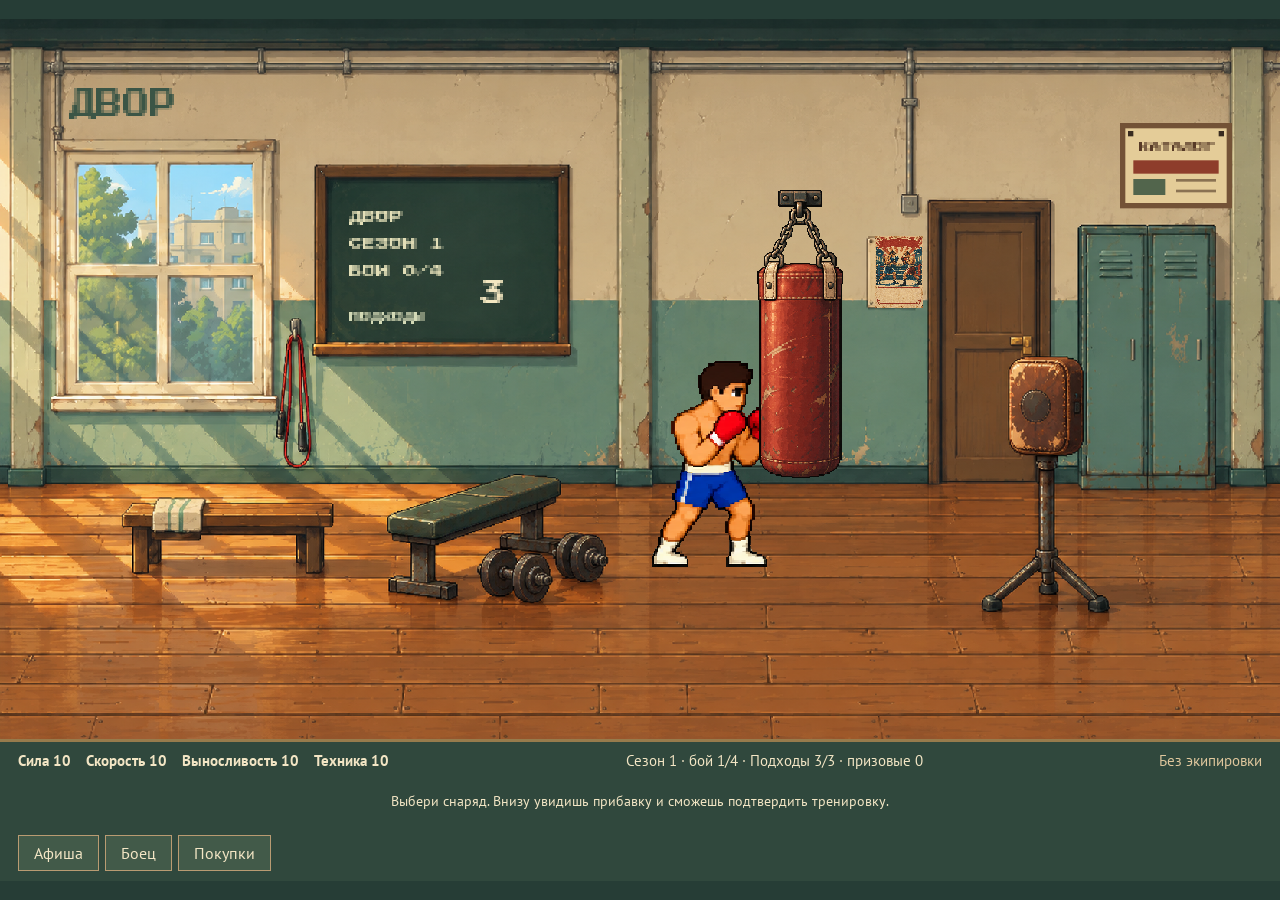
==== commit 189cefcd: "Update browser preview 65351cc: wall catalogue, confirmed training and fight report" ====
--- a/index.html
+++ b/index.html
@@ -7,10 +7,10 @@
     <meta name="description" content="ДВОР — Путь бойца. Начало пути в маленьком тренировочном зале." />
     <title>ДВОР — Путь бойца</title>
     <link rel="icon" href="data:," />
-    <script type="module" crossorigin src="./assets/index-CrmCmz-9.js"></script>
+    <script type="module" crossorigin src="./assets/index-B7o5Jxyg.js"></script>
     <link rel="modulepreload" crossorigin href="./assets/rolldown-runtime-WkwZ5CU-.js">
     <link rel="modulepreload" crossorigin href="./assets/phaser-CmOm-Ik1.js">
-    <link rel="stylesheet" crossorigin href="./assets/index-CHGPLTZJ.css">
+    <link rel="stylesheet" crossorigin href="./assets/index-0hOEmkAk.css">
   </head>
   <body>
     <main id="app" aria-label="ДВОР — Путь бойца">
@@ -31,7 +31,7 @@
         <button id="locker-action" class="bag-action locker-action" aria-label="Открыть шкафчик с приёмами" hidden><span class="object-label"><strong>ШКАФЧИК</strong><span>Три приёма на бой</span></span></button>
         <section id="gym-console" class="gym-console" aria-label="Состояние бойца">
           <div class="gym-meta"><div id="gym-stat-values" class="gym-stat-values" aria-label="Характеристики на бой"></div><p id="gym-budget"></p><p id="gym-gear"></p></div>
-        <p id="feedback" class="feedback" role="status" aria-live="polite">Загружаем зал…</p>
+          <div class="gym-context"><p id="feedback" class="feedback" role="status" aria-live="polite" aria-atomic="true">Загружаем зал…</p><button id="gym-train" hidden>Тренироваться</button></div>
           <div class="gym-controls"><div class="gym-shortcuts"><button id="gym-poster">Афиша</button><button id="gym-preparation">Боец</button><button id="gym-catalogue">Покупки</button></div>
         <nav id="pan-controls" class="pan-controls" aria-label="Осмотр зала" hidden>
           <button id="pan-left" aria-label="Осмотреть зал слева"><svg viewBox="0 0 24 24" aria-hidden="true"><path d="m14 6-6 6 6 6" /></svg></button>
@@ -87,7 +87,7 @@
         <div class="scoreboard enemy-scoreboard"><div class="enemy-identity"><img id="enemy-portrait" alt="" width="36" height="36" /><strong id="enemy-name"></strong></div><label>Здоровье <progress id="enemy-health" max="100" value="100"></progress><span id="enemy-health-text"></span></label><label>Энергия <progress id="enemy-energy" max="30" value="30"></progress></label></div>
       </div>
       <div class="battle-tools"><button id="battle-pause">Пауза</button><button id="battle-speed">Скорость ×1</button><button id="battle-auto">Авто: выкл</button><button id="battle-simulate">К результату</button><span id="battle-turn"></span></div>
-      <div class="battle-shelf"><p id="battle-message" role="status" aria-live="polite"></p><p id="battle-save-note"></p><div id="battle-actions" class="battle-actions"></div><button id="return-to-gym" class="choose-offer" hidden>Вернуться в зал</button><details id="battle-journal"><summary>Журнал боя</summary><ol id="battle-log"></ol></details></div>
+      <div class="battle-shelf"><p id="battle-message" role="status" aria-live="polite"></p><p id="battle-save-note"></p><section id="battle-report" class="battle-report" aria-labelledby="battle-report-title" hidden><h2 id="battle-report-title">Разбор боя</h2><ul id="battle-report-facts"></ul><p id="battle-report-advice"></p></section><div id="battle-actions" class="battle-actions"></div><button id="return-to-gym" class="choose-offer" hidden>Вернуться в зал</button><details id="battle-journal"><summary>Журнал боя</summary><ol id="battle-log"></ol></details></div>
     </section>
   </body>
 </html>
--- a/assets/index-0hOEmkAk.css
+++ b/assets/index-0hOEmkAk.css
@@ -0,0 +1 @@
+@font-face{font-family:PT Sans;font-style:normal;font-display:swap;font-weight:400;src:url(./pt-sans-cyrillic-400-normal-BgFH0IXl.woff2)format("woff2"),url(./pt-sans-cyrillic-400-normal-DR9of8nb.woff)format("woff")}@font-face{font-family:PT Sans;font-style:normal;font-display:swap;font-weight:700;src:url(./pt-sans-cyrillic-700-normal-TNhnPAH_.woff2)format("woff2"),url(./pt-sans-cyrillic-700-normal-DzVkanQm.woff)format("woff")}@font-face{font-family:PT Sans;font-style:normal;font-display:swap;font-weight:400;src:url(./pt-sans-latin-400-normal-Cwy9XeGQ.woff2)format("woff2"),url(./pt-sans-latin-400-normal-v0jdzXSm.woff)format("woff")}@font-face{font-family:PT Sans;font-style:normal;font-display:swap;font-weight:700;src:url(./pt-sans-latin-700-normal-DmHhLLdt.woff2)format("woff2"),url(./pt-sans-latin-700-normal-CyjbL83V.woff)format("woff")}@font-face{font-family:"Press Start 2P";font-style:normal;font-display:swap;font-weight:400;src:url(./press-start-2p-cyrillic-400-normal-DBn7fddJ.woff2)format("woff2"),url([data-uri])format("woff")}@font-face{font-family:"Press Start 2P";font-style:normal;font-display:swap;font-weight:400;src:url(./press-start-2p-latin-400-normal-_wFEWmAB.woff2)format("woff2"),url(./press-start-2p-latin-400-normal-KLytu4cr.woff)format("woff")}:root{color:#f3e6c5;font-synthesis:none;text-rendering:optimizelegibility;--paper:#f3e6c5;--ink:#30483d;--red:#a54735;background:#263d36;font-family:PT Sans,sans-serif}.station-action .object-label{gap:4px;padding:8px 11px;top:auto;bottom:calc(100% + 6px)}.station-action .object-label strong{font-size:8px}.station-action .object-label>span{font-size:14px}.catalogue-action .object-label{color:#573a27;background:#ead5a7;gap:4px;padding:7px 10px;top:calc(100% + 5px)}.catalogue-action .object-label strong{font-size:8px}.catalogue-action .object-label>span{font-size:14px}.catalogue-sheet{--catalogue-paper:#efdfbb;color:#4b3226;background:var(--catalogue-paper) url(../assets/ui/poster-paper.webp) top / 510px auto repeat;flex-direction:column;width:min(820px,100cqw - 24px);height:min(720px,100cqh - 24px);display:flex;box-shadow:0 12px 25px #14231d66}.catalogue-header{border-bottom:2px solid #9b7853;align-items:center;gap:14px;padding:14px 20px 10px;display:flex}.catalogue-header h1{flex:1;margin:0;font:17px/1.5 "Press Start 2P",monospace}#catalogue-money{font-variant-numeric:tabular-nums;white-space:nowrap;font-weight:700}.catalogue-scroll{overscroll-behavior:contain;scrollbar-color:#8b5b35 #e6d1a2;flex:1;min-height:0;padding:0 24px 20px;overflow-y:auto}.catalogue-profile{border-bottom:1px solid #b99b72;align-items:center;gap:14px;padding:12px 0;display:flex}#catalogue-preview{object-fit:contain;width:180px;height:108px;image-rendering:pixelated;background:#d3c69e;flex:0 0 180px}.catalogue-profile p{margin:5px 0;font-size:15px;line-height:1.4}#catalogue-outfit{font-size:17px;font-weight:700}#catalogue-car{align-items:center;gap:14px;margin:14px 0 0;font-size:15px;display:flex}#catalogue-car-photo{object-fit:cover;width:150px;height:95px;image-rendering:pixelated;border:5px solid #e1cea4}#catalogue-categories{flex-wrap:wrap;gap:5px;padding-top:18px;display:flex}#catalogue-categories button{color:#4b3226;background:#ddc79b;border:1px solid #9b7853;min-height:44px;padding:8px 13px}#catalogue-categories button[aria-pressed=true]{color:#fff0cf;background:#773c2b;border-color:#773c2b}#catalogue-note{max-width:65ch;margin:15px 0 4px;font-size:15px;line-height:1.45}.catalogue-row{border-bottom:1px solid #b99b72;grid-template-columns:1fr auto;align-items:center;gap:14px;padding:17px 0;display:grid}.catalogue-row h2{margin:0 0 5px;font-size:20px;line-height:1.25}.catalogue-row p{max-width:60ch;margin:4px 0;font-size:15px;line-height:1.4}.catalogue-row .catalogue-price{color:#6e452d;font-size:14px}.catalogue-row button{color:#fff0cf;background:#425a46;border:0;min-width:130px;min-height:44px;padding:10px 12px;font-weight:700}.catalogue-row button:disabled{color:#614b33;background:#d4bc91}.catalogue-row button[aria-pressed=true]{background:#773c2b}.catalogue-footer{background:#dfc79d;padding:10px 24px}.catalogue-footer p{margin:2px 0;font-size:15px;line-height:1.35}#catalogue-save-note:empty{display:none}.rival-badge{color:#425a46;font-size:12px;font-weight:700}@media (max-width:600px){.catalogue-header{flex-wrap:wrap;gap:4px;padding:8px 12px}.catalogue-header h1{font-size:12px}#catalogue-money{font-size:14px}.catalogue-scroll{padding:0 14px 15px}.catalogue-profile{gap:8px}#catalogue-preview{object-fit:cover;object-position:35% center;flex-basis:100px;width:100px;height:96px}.catalogue-profile p{font-size:12px}#catalogue-outfit{font-size:14px}#catalogue-categories{gap:4px;padding-top:12px}#catalogue-categories button{padding:7px 9px;font-size:13px}.catalogue-row{grid-template-columns:1fr;gap:8px;padding:14px 0}.catalogue-row h2{font-size:19px}.catalogue-row button{justify-self:start}.catalogue-footer{padding:9px 14px}}*{box-sizing:border-box}[hidden]{display:none!important}body{margin:0}button{font:inherit;cursor:pointer;touch-action:manipulation}button:disabled{cursor:default}select{font:inherit;color:var(--ink);background:var(--paper);border:1px solid #9a805b;min-height:44px;padding:9px}button:focus-visible{outline:3px solid var(--paper);outline-offset:5px}::selection{color:var(--paper);background:var(--red)}#app{place-items:center;min-height:100svh;display:grid}#stage{isolation:isolate;touch-action:none;background:#97b6a0;width:min(100%,1600px);height:min(100dvh,900px);min-height:280px;position:relative;overflow:hidden}#game{position:absolute;inset:0}#game canvas{image-rendering:pixelated;display:block}.build-note{top:max(12px, env(safe-area-inset-top));right:max(16px, env(safe-area-inset-right));color:#486351;pointer-events:none;background:#f3e6c5;margin:0;padding:5px 9px;font-size:13px;position:absolute}.bag-action{min-width:44px;min-height:44px;color:var(--paper);-webkit-tap-highlight-color:transparent;background:0 0;border:0;padding:0;position:absolute}.bag-action:focus-visible{outline:none}#stage:has(.bag-action:focus-visible) .gym-context{outline:2px solid var(--paper);outline-offset:3px}.object-label{background:var(--ink);flex-direction:column;gap:7px;width:max-content;padding:10px 16px;line-height:1;display:flex;position:absolute;top:calc(100% + 10px);left:50%;transform:translate(-50%);box-shadow:0 4px 10px #3b40262e}.object-label strong{font:10px/1.4 "Press Start 2P",monospace}.object-label>span{font-size:16px}.bag-action:hover .object-label{background:#3f5947}.bag-action:disabled .object-label{background:#6c5737}.poster-action .object-label{color:#7e352c;background:var(--paper)}.poster-action:hover .object-label{background:#fff0ca}.poster-action .object-label strong{font-size:9px}.poster-action .object-label>span{font-size:14px}.preparation-action .object-label{padding:8px 12px}.preparation-action .object-label>span{font-size:14px}#stage[data-mode=battle]>.bag-action,#stage[data-mode=battle]>.feedback,#stage[data-mode=battle]>.pan-controls,#stage[data-mode=battle]>.build-note{display:none!important}.battle-hud{pointer-events:none;color:#fff0cb;position:absolute;inset:0}.battle-scoreboards{top:max(14px, env(safe-area-inset-top));justify-content:space-between;gap:18px;display:flex;position:absolute;left:18px;right:18px}.scoreboard{background:#493a28;border:2px solid #947346;width:min(34%,290px);padding:10px 14px}.scoreboard strong{overflow-wrap:anywhere;margin-bottom:7px;font-size:18px;line-height:1.15;display:block}.enemy-identity{align-items:center;gap:7px;min-height:26px;display:flex}.enemy-identity strong{margin:0}#enemy-portrait{object-fit:cover;width:28px;height:28px;image-rendering:pixelated}.scoreboard label{grid-template-columns:auto 1fr auto;align-items:center;gap:6px;margin-top:4px;font-size:13px;display:grid}.scoreboard progress{appearance:none;background:#6b5039;border:0;width:100%;height:10px}.scoreboard progress::-webkit-progress-bar{background:#6b5039}.scoreboard progress::-webkit-progress-value{background:#78aacf}.scoreboard progress::-moz-progress-bar{background:#78aacf}.enemy-scoreboard progress::-webkit-progress-value{background:#d38665}.enemy-scoreboard progress::-moz-progress-bar{background:#d38665}.battle-tools{pointer-events:auto;flex-wrap:wrap;justify-content:center;align-items:center;gap:6px;width:max-content;max-width:calc(100% - 20px);display:flex;position:absolute;top:130px;left:50%;transform:translate(-50%)}.battle-tools button{color:#fff0cb;background:#493a28;border:1px solid #ba9e6b;min-height:40px;padding:7px 12px}.battle-tools span{background:#493a28;padding:6px 10px;font-size:14px}.battle-tools button:disabled{opacity:.6}.battle-shelf{bottom:max(14px, env(safe-area-inset-bottom));overscroll-behavior:contain;pointer-events:auto;scrollbar-color:#c6a770 #493522;background:#493522;border-top:4px solid #b28b54;width:min(840px,100% - 24px);max-height:25%;padding:12px 16px;position:absolute;left:50%;overflow-y:auto;transform:translate(-50%)}#battle-message{margin:0 0 9px;font-size:17px;line-height:1.25}#battle-save-note{color:#ffcb9a;margin:0 0 6px;font-size:14px}#battle-save-note:empty{display:none}.battle-actions{grid-template-columns:repeat(4,minmax(0,1fr));gap:7px;display:grid}.battle-actions button{color:#3c3d2b;background:#f1e3bd;border:0;min-height:44px;padding:9px 6px;font-size:15px}.battle-actions button:disabled{opacity:.45}#return-to-gym{color:#3c3d2b;background:#f1e3bd}#battle-journal{margin-top:9px;font-size:14px}#battle-journal summary{cursor:pointer;min-height:24px}#battle-log{max-height:180px;padding-left:20px;line-height:1.45;overflow:auto}#stage[data-ui]:not([data-ui=""])>.bag-action,#stage[data-ui]:not([data-ui=""])>.pan-controls,#stage[data-ui]:not([data-ui=""])>.feedback,#stage[data-ui]:not([data-ui=""])>.build-note{visibility:hidden}.scene-surface{z-index:10;touch-action:pan-y;background:#182b2430;place-items:center;padding:12px;display:grid;position:absolute;inset:0}.scene-surface button:focus-visible{outline-offset:2px;outline:3px solid}.object-close{width:44px;height:44px;color:inherit;background:0 0;border:0;flex:0 0 44px;place-items:center;padding:11px;display:grid}.object-close svg{fill:none;stroke:currentColor;stroke-width:2px;width:22px;height:22px}.poster-sheet{color:#4b3226;width:min(510px,100cqw - 24px);height:min(760px,100cqh - 24px);image-rendering:pixelated;filter:drop-shadow(0 10px 14px #14231d66);background:#efdfb7 url(../assets/ui/poster-paper.webp) top/100% repeat-y;position:relative}#stage{container-type:size}.poster-art{object-fit:cover;object-position:top;width:100%;height:60%;image-rendering:pixelated;pointer-events:none;position:absolute;inset:0 0 auto}.poster-header{color:#fff0cf;justify-content:center;align-items:center;height:11%;display:flex;position:absolute;top:4%;left:5%;right:5%}.poster-header h1{text-align:center;max-width:calc(100% - 88px);margin:0;font:26px/1.3 "Press Start 2P",monospace}#poster-close{position:absolute;right:0}.poster-round{text-align:center;white-space:pre-line;margin:0;font-size:14px;font-weight:700}.choose-offer.promotion-action{background:#425a46}.poster-choices{background:#efdfb7;flex-direction:column;justify-content:space-between;gap:4px;padding:6px 0;display:flex;position:absolute;inset:51% 6% 4%}.poster-choices>.offer-list,.poster-choices>button,.poster-round{flex-shrink:0}.poster-choices #poster-detail{overscroll-behavior:contain;scrollbar-color:#8b5b35 #e6d1a2;flex:auto;min-height:28px;max-height:72px;overflow-y:auto}.poster-round{background:#efdfb7}.promotion-help{color:#573a27;text-align:center;flex:none;font-size:14px;line-height:1.25;position:relative}.promotion-help summary{cursor:pointer;text-underline-offset:3px;min-height:32px;padding:6px 0;text-decoration:underline;list-style-position:inside}.promotion-help summary:hover{color:#873e2d}.promotion-help summary:focus-visible{outline-offset:2px;outline:3px solid #873e2d}.promotion-help-body{z-index:2;overscroll-behavior:contain;color:#4b3226;text-align:left;scrollbar-color:#8b5b35 #e6d1a2;background:#f3e5c5;max-height:min(380px,50cqh);padding:16px 20px;font-size:16px;line-height:1.35;position:absolute;bottom:calc(100% + 8px);left:0;right:0;overflow-y:auto;box-shadow:0 8px 22px #34281e55}.promotion-help-body h2{margin:0 0 12px;font-size:18px;line-height:1.25}.promotion-help-body ol{margin:0;padding-left:22px}.promotion-help-body li+li{margin-top:8px}.promotion-help-body p{margin:12px 0 0}.promotion-progress{font-weight:700}.qualifier-badge{color:#873e2d;font-size:12px;font-weight:700}.offer-list{justify-content:space-between;gap:7px;display:flex}.fight-offer{width:33.333%;min-width:0}.poster-fighter{color:#4b3226;background:0 0;border:0;border-bottom:3px solid #0000;flex-direction:column;align-items:center;width:100%;min-height:100px;padding:3px 2px 5px;display:flex}.fighter-portrait{object-fit:contain;image-rendering:pixelated;filter:drop-shadow(1px 2px 1px #26372a40);width:68px;height:68px}.poster-fighter h2{margin:4px 0 1px;font-size:16px;line-height:1.05}.poster-sport{font-size:12px}.poster-fighter[aria-pressed=true]{color:#8b3025;background:#b77a3b19;border-bottom-color:#9b4030}.poster-fighter:hover{background:#b77a3b25}#poster-detail{text-align:center;margin:0;font-size:14px;line-height:1.15;display:grid}#poster-detail strong{font-weight:700}.choose-offer{color:#fff0cf;background:#873e2d;border:0;min-height:44px;padding:8px 14px;font-size:16px}.choose-offer:disabled{opacity:.5}#poster-prepare{width:100%}.season-result{margin:10px 0;font-size:18px;font-weight:700}.offer-list:has(.season-result){flex-direction:column}.equipment-surface{--surface-pad-y:22px;width:min(660px,100%);max-height:100%;padding:var(--surface-pad-y) 28px;overscroll-behavior:contain;color:#f2e8c9;image-rendering:pixelated;scrollbar-color:#c1b68e #294038;background:#294038 url(../assets/ui/chalkboard.webp) 50%/100% 100%;border:12px solid #735236;overflow-y:auto;box-shadow:0 12px 30px #18291e77}.equipment-header{justify-content:space-between;align-items:center;gap:12px;display:flex}.equipment-header h1{margin:0;font:15px/1.6 "Press Start 2P",monospace}.equipment-surface h2{margin:22px 0 8px;font-size:19px;font-weight:400}.opponent-note{align-items:center;gap:12px;margin:12px 0 18px;font-size:15px;display:flex}.opponent-note .fighter-portrait{width:44px;height:44px}.opponent-note button{color:inherit;background:0 0;border:0;border-bottom:1px solid;padding:8px 0}.sport-choice{gap:10px;display:flex}.sport-choice button{color:#d6ccb0;background:0 0;border:1px solid #0000;border-bottom-color:#839383;flex:1;min-height:44px;padding:8px 4px;font-size:16px}.sport-choice button[aria-pressed=true]{color:#fff4d3;border-color:#e8dfc0}.sport-choice button:disabled{opacity:.65}.stat-training{display:grid}.stat-training button{text-align:left;color:#f4e8c5;background:0 0;border:0;border-bottom:1px solid #a2ad944d;grid-template-columns:1fr 50px 50px;align-items:center;gap:10px;min-height:58px;padding:9px 4px;font-size:20px;display:grid}.stat-training strong{text-align:center;font-variant-numeric:tabular-nums;font:17px "Press Start 2P",monospace}.stat-training button>span:last-child{text-align:center;border:1px solid #b5b69b;padding:5px 0;font-size:18px}.stat-training button:disabled{opacity:.5}#training-note{color:#d3d1b5;margin:16px 0;font-size:15px;line-height:1.3}.equipment-next{color:#f4e8c5;background:#1c3027;border:1px solid #d5d2b1;width:100%;min-height:46px;padding:10px;font-size:17px;display:block}#preparation[data-step=moves] .equipment-surface{background-color:#526651;background-image:url(../assets/ui/locker-panel.webp);border-color:#364c3f;width:min(740px,100%)}#preparation[data-step=moves] .equipment-header h1{color:#f0e2bc}#loadout-count{margin:14px 0 8px;font-size:15px}.loadout-slots{grid-template-columns:repeat(3,minmax(0,1fr));gap:8px;margin-bottom:20px;display:grid}.loadout-slots>span{background:#233b30;border-bottom:2px solid #b3b391;align-items:center;gap:6px;min-height:48px;padding:8px;font-size:14px;display:flex}.move-icon{object-fit:contain;width:32px;height:32px;image-rendering:pixelated;flex:0 0 32px}.loadout-slots .move-icon{flex-basis:28px;width:28px;height:28px}.battle-actions button{text-align:left;justify-content:center;align-items:center;gap:6px;display:flex}.battle-actions .move-icon{flex-basis:28px;width:28px;height:28px}.move-selection{grid-template-columns:repeat(2,minmax(0,1fr));gap:10px;display:grid}.move-selection button{text-align:left;color:#4b3927;background:#e9dcba;border:2px solid #0000;grid-template-columns:56px minmax(0,1fr) auto;gap:4px 6px;min-height:100px;padding:10px;display:grid;box-shadow:0 3px 7px #16281e55}.move-selection .move-icon{grid-row:1/3;width:56px;height:56px}.move-selection button:nth-child(3n){transform:rotate(-.7deg)}.move-selection button[aria-pressed=true]{background:#f5e8c5;border-color:#a44631}.move-selection button[aria-pressed=true] strong{text-underline-offset:4px;-webkit-text-decoration:underline #a44631;text-decoration:underline #a44631;text-decoration-thickness:2px}.move-selection strong{font-size:17px;line-height:1.1}.move-selection button>span{font-size:13px}.move-description{grid-column:2/-1;line-height:1.2}#preparation-note{margin:16px 0 12px;font-size:14px;line-height:1.25}.locker-footer{z-index:1;bottom:calc(-1 * var(--surface-pad-y));margin:0 -6px calc(-1 * var(--surface-pad-y));padding:8px 6px var(--surface-pad-y);background:#405b49;justify-content:space-between;gap:12px;display:flex;position:sticky}.locker-footer>button{color:#f0e2bc;background:#294236;border:1px solid #bcc2a5;min-height:44px;padding:9px 14px}.locker-footer #start-battle{background:#873e2d;border-color:#98422d}.locker-action .object-label{color:#eee2be;background:#425a49;top:auto;bottom:calc(100% + 6px)}.feedback{bottom:max(24px, calc(12px + env(safe-area-inset-bottom)));width:max-content;max-width:calc(100% - 32px);color:var(--ink);background:var(--paper);text-align:center;pointer-events:none;margin:0;padding:10px 17px;font-size:17px;position:absolute;left:50%;transform:translate(-50%)}.pan-controls{bottom:max(16px, env(safe-area-inset-bottom));white-space:nowrap;background:#30483d;align-items:center;gap:12px;max-width:calc(100% - 24px);padding:0 4px;font-size:14px;display:flex;position:absolute;left:50%;transform:translate(-50%)}.pan-controls button{width:44px;height:44px;color:var(--paper);background:0 0;border:0;flex:0 0 44px;place-items:center;display:grid}.pan-controls button:hover:not(:disabled){background:#48634c}.pan-controls button:disabled{color:#82917a}.pan-controls svg{fill:none;stroke:currentColor;stroke-width:2px;width:22px;height:22px}noscript{background:var(--ink);padding:24px;position:absolute;top:40%}#stage[data-can-pan=true] .feedback{bottom:max(84px, calc(72px + env(safe-area-inset-bottom)))}@media (min-width:800px){#stage{height:min(100dvh,56.25vw,900px)}}@media (max-width:700px){.desktop-hint{display:none}.feedback{font-size:16px}.build-note{font-size:12px}.scoreboard{width:48%;padding:8px}.scoreboard strong{font-size:15px}.scoreboard label{gap:4px;font-size:11px}.battle-scoreboards{gap:8px;left:10px;right:10px}.battle-tools{top:125px}.battle-tools button{min-height:44px;padding:6px 9px;font-size:13px}.battle-tools span{font-size:12px}.battle-actions{grid-template-columns:repeat(2,minmax(0,1fr))}.battle-actions button{font-size:13px}#battle-message{font-size:15px}.battle-shelf{padding:10px 12px}}@media (max-height:500px){.feedback{padding:6px 12px;font-size:14px;bottom:14px}.pan-controls{left:auto;right:12px;transform:none}.pan-controls>span{display:none}.object-label{gap:4px;padding:6px 10px}.object-label>span{font-size:14px}.object-label strong{font-size:8px}.battle-scoreboards{top:6px}.scoreboard{padding:5px 8px}.scoreboard strong{margin-bottom:3px;font-size:13px}.scoreboard label{font-size:10px}.battle-tools{top:86px}.battle-tools button{min-height:32px;padding:3px 9px}.battle-shelf{max-height:32%;padding:7px 10px;bottom:6px}#battle-message{font-size:13px}.battle-actions{grid-template-columns:repeat(4,minmax(0,1fr))}.battle-actions button{padding:5px;font-size:12px}}@media (prefers-reduced-motion:reduce){*,:before,:after{scroll-behavior:auto!important}}@media (max-width:700px){.poster-header h1{font-size:18px}.poster-round{font-size:11px}.poster-fighter{min-height:88px;padding:1px}.poster-fighter .fighter-portrait{width:48px;height:48px}.poster-fighter h2{font-size:15px}.poster-sport{font-size:11px}#poster-detail{font-size:12px}#poster-prepare{min-height:44px;padding:6px;font-size:15px}.equipment-surface{--surface-pad-y:12px;padding:var(--surface-pad-y) 14px;border-width:8px}.equipment-header h1{font-size:11px}.equipment-surface h2{margin-top:16px;font-size:17px}.sport-choice{gap:4px}.sport-choice button{font-size:14px}.stat-training button{grid-template-columns:1fr 40px 40px;gap:5px;min-height:52px;font-size:18px}.stat-training strong{font-size:14px}.move-selection{gap:8px}.move-selection button{grid-template-columns:44px minmax(0,1fr);min-height:116px;padding:8px}.move-selection .move-icon{grid-row:1/3;width:44px;height:44px}.move-selection .move-description{grid-column:1/-1}.move-cost{grid-column:2}.move-selection strong{font-size:15px}.move-selection button>span{font-size:12px}.loadout-slots{gap:5px;margin-bottom:14px}.loadout-slots>span{flex-direction:column;align-items:flex-start;padding:6px;font-size:12px}.locker-footer{grid-template-columns:repeat(2,minmax(0,1fr));display:grid}#preparation-back{background:0 0;border:0;grid-column:1/-1;justify-self:start;min-height:32px;padding:4px 0;text-decoration:underline}.opponent-note{margin:8px 0 12px;font-size:14px}}@media (max-height:550px){.poster-sheet{width:min(680px,100cqw - 24px);height:calc(100cqh - 16px)}.poster-art{object-fit:cover;object-position:top;width:43%;height:100%}.poster-header{color:#71372a;height:44px;top:1%;left:47%;right:2%}.poster-header h1{font-size:18px}.poster-round{font-size:11px}.poster-choices{inset:22% 3% 5% 47%}.poster-fighter .fighter-portrait{width:46px;height:46px}.poster-fighter h2,#poster-detail{font-size:12px}}#stage{--gym-dock-height:142px;height:min(100dvh, calc(56.25vw + var(--gym-dock-height)), 1000px)}#game{bottom:var(--gym-dock-height)}#stage[data-mode=battle] #game{bottom:0}.object-label,.build-note{display:none}.gym-console{height:var(--gym-dock-height);z-index:2;color:#f3e6c5;background:#30483d;border-top:3px solid #977b4c;flex-direction:column;gap:5px;padding:10px 18px;display:flex;position:absolute;inset:auto 0 0}.gym-meta{font-variant-numeric:tabular-nums;justify-content:space-between;align-items:center;gap:12px;font-size:15px;line-height:1.25;display:flex}.gym-meta p{margin:0}.gym-stat-values{flex-wrap:wrap;gap:15px;font-weight:700;display:flex}#gym-gear{color:#dfc79d}.gym-context{flex:1;align-items:center;gap:16px;min-height:44px;display:flex}#gym-train{color:#30483d;background:#f3e6c5;border:0;flex:none;min-height:44px;padding:8px 16px;font-weight:700}#gym-train:hover:not(:disabled){background:#fff0cf}#gym-train:disabled{color:#f3e6c5;background:#67725b}#gym-console .feedback{white-space:normal;overflow-wrap:anywhere;width:auto;max-width:100%;min-height:20px;color:inherit;pointer-events:auto;background:0 0;flex:1;margin:0;padding:0;font-size:14px;line-height:1.25;position:static;transform:none}.gym-controls{align-items:center;gap:8px;display:flex}.gym-shortcuts{gap:6px;display:flex}.gym-shortcuts button{color:#f3e6c5;background:#425a49;border:1px solid #b99b72;min-height:36px;padding:7px 15px}.gym-shortcuts button:hover{background:#58705b}#gym-console .pan-controls{background:0 0;gap:4px;max-width:none;margin-left:auto;padding:0;position:static;transform:none}#gym-console .pan-controls>span{display:none}#gym-console .pan-controls button{flex-basis:38px;width:38px;height:36px}#stage[data-mode=battle] .gym-console,#stage[data-ui]:not([data-ui=""]) .gym-console{display:none}#stage[data-save-status]:not([data-save-status=saved]){--gym-dock-height:200px}.battle-report{border-top:1px solid #c6a770;margin-top:12px;padding-top:12px}.battle-report h2{margin:0 0 8px;font-size:18px}.battle-report ul{margin:0 0 8px;padding-left:18px}.battle-report li,.battle-report p{font-size:15px;line-height:1.4}.battle-report p{color:#f3dfb3;margin:0}.battle-hud[data-finished=true] .battle-shelf{max-height:46%}.battle-hud[data-finished=true] #return-to-gym{margin-top:12px}@media (max-width:700px){#stage{--gym-dock-height:178px;height:100dvh}#stage[data-save-status]:not([data-save-status=saved]){--gym-dock-height:230px}.gym-console{gap:6px;padding:8px 12px}.gym-meta{flex-wrap:wrap;gap:4px 10px;font-size:13px}.gym-stat-values{flex-basis:100%;gap:5px 12px}#gym-budget{flex:1}#gym-console .feedback{min-height:32px;font-size:13px}.gym-context{gap:10px}#gym-train{padding:8px 10px;font-size:13px}.gym-shortcuts{flex:1;gap:4px}.gym-shortcuts button{white-space:nowrap;flex:1;min-height:44px;padding:7px 8px;font-size:13px}#gym-console .pan-controls{gap:0}#gym-console .pan-controls button{flex-basis:38px;width:38px;height:44px}}@media (max-height:500px){#stage{--gym-dock-height:112px;height:100dvh}.gym-console{gap:3px;padding:5px 12px}.gym-meta{flex-wrap:nowrap;font-size:12px}.gym-stat-values{flex-basis:auto;gap:12px}#gym-console .feedback{min-height:16px;font-size:12px}.gym-shortcuts button{min-height:32px}}
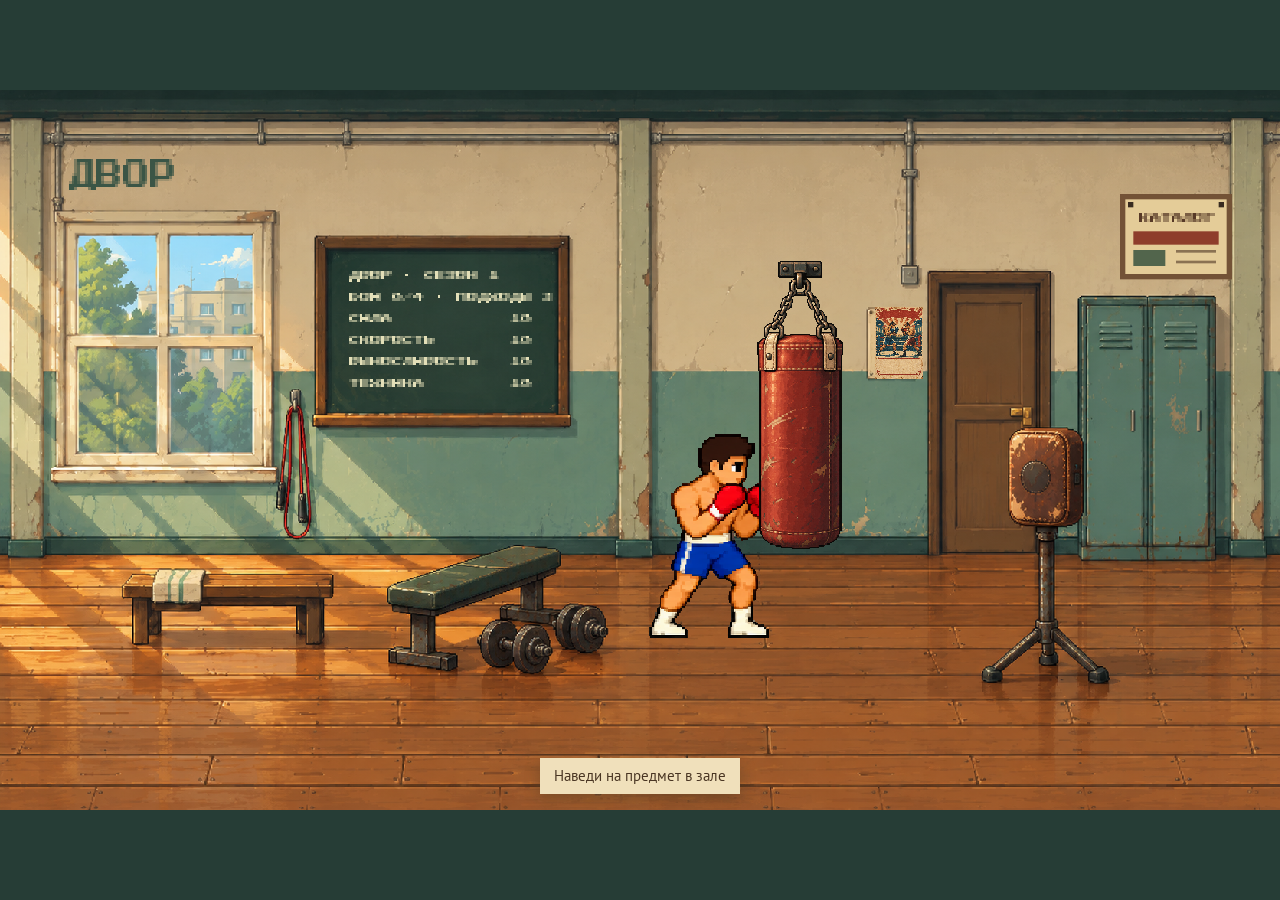
==== commit ec66c9de: "Update browser preview d149040: object-based gym, hover training windows and highlights" ====
--- a/index.html
+++ b/index.html
@@ -7,10 +7,10 @@
     <meta name="description" content="ДВОР — Путь бойца. Начало пути в маленьком тренировочном зале." />
     <title>ДВОР — Путь бойца</title>
     <link rel="icon" href="data:," />
-    <script type="module" crossorigin src="./assets/index-B7o5Jxyg.js"></script>
+    <script type="module" crossorigin src="./assets/index-CtkJO1ny.js"></script>
     <link rel="modulepreload" crossorigin href="./assets/rolldown-runtime-WkwZ5CU-.js">
     <link rel="modulepreload" crossorigin href="./assets/phaser-CmOm-Ik1.js">
-    <link rel="stylesheet" crossorigin href="./assets/index-0hOEmkAk.css">
+    <link rel="stylesheet" crossorigin href="./assets/index-Bx_pUFBJ.css">
   </head>
   <body>
     <main id="app" aria-label="ДВОР — Путь бойца">
@@ -29,17 +29,21 @@
         </button>
         <button id="preparation-action" class="bag-action preparation-action" aria-label="Открыть подготовку бойца" hidden><span class="object-label"><strong>ДОСКА</strong><span>Подготовка и приёмы</span></span></button>
         <button id="locker-action" class="bag-action locker-action" aria-label="Открыть шкафчик с приёмами" hidden><span class="object-label"><strong>ШКАФЧИК</strong><span>Три приёма на бой</span></span></button>
-        <section id="gym-console" class="gym-console" aria-label="Состояние бойца">
-          <div class="gym-meta"><div id="gym-stat-values" class="gym-stat-values" aria-label="Характеристики на бой"></div><p id="gym-budget"></p><p id="gym-gear"></p></div>
-          <div class="gym-context"><p id="feedback" class="feedback" role="status" aria-live="polite" aria-atomic="true">Загружаем зал…</p><button id="gym-train" hidden>Тренироваться</button></div>
-          <div class="gym-controls"><div class="gym-shortcuts"><button id="gym-poster">Афиша</button><button id="gym-preparation">Боец</button><button id="gym-catalogue">Покупки</button></div>
+        <section id="gym-context" class="object-context" aria-labelledby="context-title" hidden>
+          <header><h2 id="context-title"></h2><button id="context-close" aria-label="Закрыть подсказку"><svg viewBox="0 0 24 24" aria-hidden="true"><path d="m6 6 12 12M18 6 6 18" /></svg></button></header>
+          <p id="context-effect"></p><p id="context-description"></p>
+          <div id="context-stats" hidden><div id="gym-stat-values" aria-label="Характеристики на бой"></div><p id="gym-budget"></p><p id="gym-gear"></p></div>
+          <p id="context-budget"></p><p id="context-note" hidden></p>
+          <button id="gym-train" class="context-primary" hidden>Тренироваться</button><button id="gym-open" class="context-primary" hidden></button>
+        </section>
+        <p id="feedback" class="room-announcement" role="status" aria-live="polite" aria-atomic="true">Загружаем зал…</p>
+        <p id="save-warning" class="room-notice" role="alert" hidden></p>
+        <p id="room-hint" class="room-hint" hidden></p>
         <nav id="pan-controls" class="pan-controls" aria-label="Осмотр зала" hidden>
           <button id="pan-left" aria-label="Осмотреть зал слева"><svg viewBox="0 0 24 24" aria-hidden="true"><path d="m14 6-6 6 6 6" /></svg></button>
           <span>Осмотреть зал <span class="desktop-hint">· ← → или перетаскивание</span></span>
           <button id="pan-right" aria-label="Осмотреть зал справа"><svg viewBox="0 0 24 24" aria-hidden="true"><path d="m10 6 6 6-6 6" /></svg></button>
         </nav>
-          </div>
-        </section>
         <noscript>Для загрузки зала включите JavaScript в браузере.</noscript>
       </section>
     </main>
--- a/assets/index-Bx_pUFBJ.css
+++ b/assets/index-Bx_pUFBJ.css
@@ -0,0 +1 @@
+@font-face{font-family:PT Sans;font-style:normal;font-display:swap;font-weight:400;src:url(./pt-sans-cyrillic-400-normal-BgFH0IXl.woff2)format("woff2"),url(./pt-sans-cyrillic-400-normal-DR9of8nb.woff)format("woff")}@font-face{font-family:PT Sans;font-style:normal;font-display:swap;font-weight:700;src:url(./pt-sans-cyrillic-700-normal-TNhnPAH_.woff2)format("woff2"),url(./pt-sans-cyrillic-700-normal-DzVkanQm.woff)format("woff")}@font-face{font-family:PT Sans;font-style:normal;font-display:swap;font-weight:400;src:url(./pt-sans-latin-400-normal-Cwy9XeGQ.woff2)format("woff2"),url(./pt-sans-latin-400-normal-v0jdzXSm.woff)format("woff")}@font-face{font-family:PT Sans;font-style:normal;font-display:swap;font-weight:700;src:url(./pt-sans-latin-700-normal-DmHhLLdt.woff2)format("woff2"),url(./pt-sans-latin-700-normal-CyjbL83V.woff)format("woff")}@font-face{font-family:"Press Start 2P";font-style:normal;font-display:swap;font-weight:400;src:url(./press-start-2p-cyrillic-400-normal-DBn7fddJ.woff2)format("woff2"),url([data-uri])format("woff")}@font-face{font-family:"Press Start 2P";font-style:normal;font-display:swap;font-weight:400;src:url(./press-start-2p-latin-400-normal-_wFEWmAB.woff2)format("woff2"),url(./press-start-2p-latin-400-normal-KLytu4cr.woff)format("woff")}:root{color:#f3e6c5;font-synthesis:none;text-rendering:optimizelegibility;--paper:#f3e6c5;--ink:#30483d;--red:#a54735;background:#263d36;font-family:PT Sans,sans-serif}.station-action .object-label{gap:4px;padding:8px 11px;top:auto;bottom:calc(100% + 6px)}.station-action .object-label strong{font-size:8px}.station-action .object-label>span{font-size:14px}.catalogue-action .object-label{color:#573a27;background:#ead5a7;gap:4px;padding:7px 10px;top:calc(100% + 5px)}.catalogue-action .object-label strong{font-size:8px}.catalogue-action .object-label>span{font-size:14px}.catalogue-sheet{--catalogue-paper:#efdfbb;color:#4b3226;background:var(--catalogue-paper) url(../assets/ui/poster-paper.webp) top / 510px auto repeat;flex-direction:column;width:min(820px,100cqw - 24px);height:min(720px,100cqh - 24px);display:flex;box-shadow:0 12px 25px #14231d66}.catalogue-header{border-bottom:2px solid #9b7853;align-items:center;gap:14px;padding:14px 20px 10px;display:flex}.catalogue-header h1{flex:1;margin:0;font:17px/1.5 "Press Start 2P",monospace}#catalogue-money{font-variant-numeric:tabular-nums;white-space:nowrap;font-weight:700}.catalogue-scroll{overscroll-behavior:contain;scrollbar-color:#8b5b35 #e6d1a2;flex:1;min-height:0;padding:0 24px 20px;overflow-y:auto}.catalogue-profile{border-bottom:1px solid #b99b72;align-items:center;gap:14px;padding:12px 0;display:flex}#catalogue-preview{object-fit:contain;width:180px;height:108px;image-rendering:pixelated;background:#d3c69e;flex:0 0 180px}.catalogue-profile p{margin:5px 0;font-size:15px;line-height:1.4}#catalogue-outfit{font-size:17px;font-weight:700}#catalogue-car{align-items:center;gap:14px;margin:14px 0 0;font-size:15px;display:flex}#catalogue-car-photo{object-fit:cover;width:150px;height:95px;image-rendering:pixelated;border:5px solid #e1cea4}#catalogue-categories{flex-wrap:wrap;gap:5px;padding-top:18px;display:flex}#catalogue-categories button{color:#4b3226;background:#ddc79b;border:1px solid #9b7853;min-height:44px;padding:8px 13px}#catalogue-categories button[aria-pressed=true]{color:#fff0cf;background:#773c2b;border-color:#773c2b}#catalogue-note{max-width:65ch;margin:15px 0 4px;font-size:15px;line-height:1.45}.catalogue-row{border-bottom:1px solid #b99b72;grid-template-columns:1fr auto;align-items:center;gap:14px;padding:17px 0;display:grid}.catalogue-row h2{margin:0 0 5px;font-size:20px;line-height:1.25}.catalogue-row p{max-width:60ch;margin:4px 0;font-size:15px;line-height:1.4}.catalogue-row .catalogue-price{color:#6e452d;font-size:14px}.catalogue-row button{color:#fff0cf;background:#425a46;border:0;min-width:130px;min-height:44px;padding:10px 12px;font-weight:700}.catalogue-row button:disabled{color:#614b33;background:#d4bc91}.catalogue-row button[aria-pressed=true]{background:#773c2b}.catalogue-footer{background:#dfc79d;padding:10px 24px}.catalogue-footer p{margin:2px 0;font-size:15px;line-height:1.35}#catalogue-save-note:empty{display:none}.rival-badge{color:#425a46;font-size:12px;font-weight:700}@media (max-width:600px){.catalogue-header{flex-wrap:wrap;gap:4px;padding:8px 12px}.catalogue-header h1{font-size:12px}#catalogue-money{font-size:14px}.catalogue-scroll{padding:0 14px 15px}.catalogue-profile{gap:8px}#catalogue-preview{object-fit:cover;object-position:35% center;flex-basis:100px;width:100px;height:96px}.catalogue-profile p{font-size:12px}#catalogue-outfit{font-size:14px}#catalogue-categories{gap:4px;padding-top:12px}#catalogue-categories button{padding:7px 9px;font-size:13px}.catalogue-row{grid-template-columns:1fr;gap:8px;padding:14px 0}.catalogue-row h2{font-size:19px}.catalogue-row button{justify-self:start}.catalogue-footer{padding:9px 14px}}*{box-sizing:border-box}[hidden]{display:none!important}body{margin:0}button{font:inherit;cursor:pointer;touch-action:manipulation}button:disabled{cursor:default}select{font:inherit;color:var(--ink);background:var(--paper);border:1px solid #9a805b;min-height:44px;padding:9px}button:focus-visible{outline:3px solid var(--paper);outline-offset:5px}::selection{color:var(--paper);background:var(--red)}#app{place-items:center;min-height:100svh;display:grid}#stage{isolation:isolate;touch-action:none;background:#97b6a0;width:min(100%,1600px);height:min(100dvh,900px);min-height:280px;position:relative;overflow:hidden}#game{position:absolute;inset:0}#game canvas{image-rendering:pixelated;display:block}.build-note{top:max(12px, env(safe-area-inset-top));right:max(16px, env(safe-area-inset-right));color:#486351;pointer-events:none;background:#f3e6c5;margin:0;padding:5px 9px;font-size:13px;position:absolute}.bag-action{min-width:44px;min-height:44px;color:var(--paper);-webkit-tap-highlight-color:transparent;background:0 0;border:0;padding:0;position:absolute}.bag-action:focus-visible{outline:none}.object-label{background:var(--ink);flex-direction:column;gap:7px;width:max-content;padding:10px 16px;line-height:1;display:flex;position:absolute;top:calc(100% + 10px);left:50%;transform:translate(-50%);box-shadow:0 4px 10px #3b40262e}.object-label strong{font:10px/1.4 "Press Start 2P",monospace}.object-label>span{font-size:16px}.bag-action:hover .object-label{background:#3f5947}.bag-action:disabled .object-label{background:#6c5737}.poster-action .object-label{color:#7e352c;background:var(--paper)}.poster-action:hover .object-label{background:#fff0ca}.poster-action .object-label strong{font-size:9px}.poster-action .object-label>span{font-size:14px}.preparation-action .object-label{padding:8px 12px}.preparation-action .object-label>span{font-size:14px}#stage[data-mode=battle]>.bag-action,#stage[data-mode=battle]>.feedback,#stage[data-mode=battle]>.pan-controls,#stage[data-mode=battle]>.build-note{display:none!important}.battle-hud{pointer-events:none;color:#fff0cb;position:absolute;inset:0}.battle-scoreboards{top:max(14px, env(safe-area-inset-top));justify-content:space-between;gap:18px;display:flex;position:absolute;left:18px;right:18px}.scoreboard{background:#493a28;border:2px solid #947346;width:min(34%,290px);padding:10px 14px}.scoreboard strong{overflow-wrap:anywhere;margin-bottom:7px;font-size:18px;line-height:1.15;display:block}.enemy-identity{align-items:center;gap:7px;min-height:26px;display:flex}.enemy-identity strong{margin:0}#enemy-portrait{object-fit:cover;width:28px;height:28px;image-rendering:pixelated}.scoreboard label{grid-template-columns:auto 1fr auto;align-items:center;gap:6px;margin-top:4px;font-size:13px;display:grid}.scoreboard progress{appearance:none;background:#6b5039;border:0;width:100%;height:10px}.scoreboard progress::-webkit-progress-bar{background:#6b5039}.scoreboard progress::-webkit-progress-value{background:#78aacf}.scoreboard progress::-moz-progress-bar{background:#78aacf}.enemy-scoreboard progress::-webkit-progress-value{background:#d38665}.enemy-scoreboard progress::-moz-progress-bar{background:#d38665}.battle-tools{pointer-events:auto;flex-wrap:wrap;justify-content:center;align-items:center;gap:6px;width:max-content;max-width:calc(100% - 20px);display:flex;position:absolute;top:130px;left:50%;transform:translate(-50%)}.battle-tools button{color:#fff0cb;background:#493a28;border:1px solid #ba9e6b;min-height:40px;padding:7px 12px}.battle-tools span{background:#493a28;padding:6px 10px;font-size:14px}.battle-tools button:disabled{opacity:.6}.battle-shelf{bottom:max(14px, env(safe-area-inset-bottom));overscroll-behavior:contain;pointer-events:auto;scrollbar-color:#c6a770 #493522;background:#493522;border-top:4px solid #b28b54;width:min(840px,100% - 24px);max-height:25%;padding:12px 16px;position:absolute;left:50%;overflow-y:auto;transform:translate(-50%)}#battle-message{margin:0 0 9px;font-size:17px;line-height:1.25}#battle-save-note{color:#ffcb9a;margin:0 0 6px;font-size:14px}#battle-save-note:empty{display:none}.battle-actions{grid-template-columns:repeat(4,minmax(0,1fr));gap:7px;display:grid}.battle-actions button{color:#3c3d2b;background:#f1e3bd;border:0;min-height:44px;padding:9px 6px;font-size:15px}.battle-actions button:disabled{opacity:.45}#return-to-gym{color:#3c3d2b;background:#f1e3bd}#battle-journal{margin-top:9px;font-size:14px}#battle-journal summary{cursor:pointer;min-height:24px}#battle-log{max-height:180px;padding-left:20px;line-height:1.45;overflow:auto}#stage[data-ui]:not([data-ui=""])>.bag-action,#stage[data-ui]:not([data-ui=""])>.pan-controls,#stage[data-ui]:not([data-ui=""])>.feedback,#stage[data-ui]:not([data-ui=""])>.build-note{visibility:hidden}.scene-surface{z-index:10;touch-action:pan-y;background:#182b2430;place-items:center;padding:12px;display:grid;position:absolute;inset:0}.scene-surface button:focus-visible{outline-offset:2px;outline:3px solid}.object-close{width:44px;height:44px;color:inherit;background:0 0;border:0;flex:0 0 44px;place-items:center;padding:11px;display:grid}.object-close svg{fill:none;stroke:currentColor;stroke-width:2px;width:22px;height:22px}.poster-sheet{color:#4b3226;width:min(510px,100cqw - 24px);height:min(760px,100cqh - 24px);image-rendering:pixelated;filter:drop-shadow(0 10px 14px #14231d66);background:#efdfb7 url(../assets/ui/poster-paper.webp) top/100% repeat-y;position:relative}#stage{container-type:size}.poster-art{object-fit:cover;object-position:top;width:100%;height:60%;image-rendering:pixelated;pointer-events:none;position:absolute;inset:0 0 auto}.poster-header{color:#fff0cf;justify-content:center;align-items:center;height:11%;display:flex;position:absolute;top:4%;left:5%;right:5%}.poster-header h1{text-align:center;max-width:calc(100% - 88px);margin:0;font:26px/1.3 "Press Start 2P",monospace}#poster-close{position:absolute;right:0}.poster-round{text-align:center;white-space:pre-line;margin:0;font-size:14px;font-weight:700}.choose-offer.promotion-action{background:#425a46}.poster-choices{background:#efdfb7;flex-direction:column;justify-content:space-between;gap:4px;padding:6px 0;display:flex;position:absolute;inset:51% 6% 4%}.poster-choices>.offer-list,.poster-choices>button,.poster-round{flex-shrink:0}.poster-choices #poster-detail{overscroll-behavior:contain;scrollbar-color:#8b5b35 #e6d1a2;flex:auto;min-height:28px;max-height:72px;overflow-y:auto}.poster-round{background:#efdfb7}.promotion-help{color:#573a27;text-align:center;flex:none;font-size:14px;line-height:1.25;position:relative}.promotion-help summary{cursor:pointer;text-underline-offset:3px;min-height:32px;padding:6px 0;text-decoration:underline;list-style-position:inside}.promotion-help summary:hover{color:#873e2d}.promotion-help summary:focus-visible{outline-offset:2px;outline:3px solid #873e2d}.promotion-help-body{z-index:2;overscroll-behavior:contain;color:#4b3226;text-align:left;scrollbar-color:#8b5b35 #e6d1a2;background:#f3e5c5;max-height:min(380px,50cqh);padding:16px 20px;font-size:16px;line-height:1.35;position:absolute;bottom:calc(100% + 8px);left:0;right:0;overflow-y:auto;box-shadow:0 8px 22px #34281e55}.promotion-help-body h2{margin:0 0 12px;font-size:18px;line-height:1.25}.promotion-help-body ol{margin:0;padding-left:22px}.promotion-help-body li+li{margin-top:8px}.promotion-help-body p{margin:12px 0 0}.promotion-progress{font-weight:700}.qualifier-badge{color:#873e2d;font-size:12px;font-weight:700}.offer-list{justify-content:space-between;gap:7px;display:flex}.fight-offer{width:33.333%;min-width:0}.poster-fighter{color:#4b3226;background:0 0;border:0;border-bottom:3px solid #0000;flex-direction:column;align-items:center;width:100%;min-height:100px;padding:3px 2px 5px;display:flex}.fighter-portrait{object-fit:contain;image-rendering:pixelated;filter:drop-shadow(1px 2px 1px #26372a40);width:68px;height:68px}.poster-fighter h2{margin:4px 0 1px;font-size:16px;line-height:1.05}.poster-sport{font-size:12px}.poster-fighter[aria-pressed=true]{color:#8b3025;background:#b77a3b19;border-bottom-color:#9b4030}.poster-fighter:hover{background:#b77a3b25}#poster-detail{text-align:center;margin:0;font-size:14px;line-height:1.15;display:grid}#poster-detail strong{font-weight:700}.choose-offer{color:#fff0cf;background:#873e2d;border:0;min-height:44px;padding:8px 14px;font-size:16px}.choose-offer:disabled{opacity:.5}#poster-prepare{width:100%}.season-result{margin:10px 0;font-size:18px;font-weight:700}.offer-list:has(.season-result){flex-direction:column}.equipment-surface{--surface-pad-y:22px;width:min(660px,100%);max-height:100%;padding:var(--surface-pad-y) 28px;overscroll-behavior:contain;color:#f2e8c9;image-rendering:pixelated;scrollbar-color:#c1b68e #294038;background:#294038 url(../assets/ui/chalkboard.webp) 50%/100% 100%;border:12px solid #735236;overflow-y:auto;box-shadow:0 12px 30px #18291e77}.equipment-header{justify-content:space-between;align-items:center;gap:12px;display:flex}.equipment-header h1{margin:0;font:15px/1.6 "Press Start 2P",monospace}.equipment-surface h2{margin:22px 0 8px;font-size:19px;font-weight:400}.opponent-note{align-items:center;gap:12px;margin:12px 0 18px;font-size:15px;display:flex}.opponent-note .fighter-portrait{width:44px;height:44px}.opponent-note button{color:inherit;background:0 0;border:0;border-bottom:1px solid;padding:8px 0}.sport-choice{gap:10px;display:flex}.sport-choice button{color:#d6ccb0;background:0 0;border:1px solid #0000;border-bottom-color:#839383;flex:1;min-height:44px;padding:8px 4px;font-size:16px}.sport-choice button[aria-pressed=true]{color:#fff4d3;border-color:#e8dfc0}.sport-choice button:disabled{opacity:.65}.stat-training{display:grid}.stat-training button{text-align:left;color:#f4e8c5;background:0 0;border:0;border-bottom:1px solid #a2ad944d;grid-template-columns:1fr 50px 50px;align-items:center;gap:10px;min-height:58px;padding:9px 4px;font-size:20px;display:grid}.stat-training strong{text-align:center;font-variant-numeric:tabular-nums;font:17px "Press Start 2P",monospace}.stat-training button>span:last-child{text-align:center;border:1px solid #b5b69b;padding:5px 0;font-size:18px}.stat-training button:disabled{opacity:.5}#training-note{color:#d3d1b5;margin:16px 0;font-size:15px;line-height:1.3}.equipment-next{color:#f4e8c5;background:#1c3027;border:1px solid #d5d2b1;width:100%;min-height:46px;padding:10px;font-size:17px;display:block}#preparation[data-step=moves] .equipment-surface{background-color:#526651;background-image:url(../assets/ui/locker-panel.webp);border-color:#364c3f;width:min(740px,100%)}#preparation[data-step=moves] .equipment-header h1{color:#f0e2bc}#loadout-count{margin:14px 0 8px;font-size:15px}.loadout-slots{grid-template-columns:repeat(3,minmax(0,1fr));gap:8px;margin-bottom:20px;display:grid}.loadout-slots>span{background:#233b30;border-bottom:2px solid #b3b391;align-items:center;gap:6px;min-height:48px;padding:8px;font-size:14px;display:flex}.move-icon{object-fit:contain;width:32px;height:32px;image-rendering:pixelated;flex:0 0 32px}.loadout-slots .move-icon{flex-basis:28px;width:28px;height:28px}.battle-actions button{text-align:left;justify-content:center;align-items:center;gap:6px;display:flex}.battle-actions .move-icon{flex-basis:28px;width:28px;height:28px}.move-selection{grid-template-columns:repeat(2,minmax(0,1fr));gap:10px;display:grid}.move-selection button{text-align:left;color:#4b3927;background:#e9dcba;border:2px solid #0000;grid-template-columns:56px minmax(0,1fr) auto;gap:4px 6px;min-height:100px;padding:10px;display:grid;box-shadow:0 3px 7px #16281e55}.move-selection .move-icon{grid-row:1/3;width:56px;height:56px}.move-selection button:nth-child(3n){transform:rotate(-.7deg)}.move-selection button[aria-pressed=true]{background:#f5e8c5;border-color:#a44631}.move-selection button[aria-pressed=true] strong{text-underline-offset:4px;-webkit-text-decoration:underline #a44631;text-decoration:underline #a44631;text-decoration-thickness:2px}.move-selection strong{font-size:17px;line-height:1.1}.move-selection button>span{font-size:13px}.move-description{grid-column:2/-1;line-height:1.2}#preparation-note{margin:16px 0 12px;font-size:14px;line-height:1.25}.locker-footer{z-index:1;bottom:calc(-1 * var(--surface-pad-y));margin:0 -6px calc(-1 * var(--surface-pad-y));padding:8px 6px var(--surface-pad-y);background:#405b49;justify-content:space-between;gap:12px;display:flex;position:sticky}.locker-footer>button{color:#f0e2bc;background:#294236;border:1px solid #bcc2a5;min-height:44px;padding:9px 14px}.locker-footer #start-battle{background:#873e2d;border-color:#98422d}.locker-action .object-label{color:#eee2be;background:#425a49;top:auto;bottom:calc(100% + 6px)}.feedback{bottom:max(24px, calc(12px + env(safe-area-inset-bottom)));width:max-content;max-width:calc(100% - 32px);color:var(--ink);background:var(--paper);text-align:center;pointer-events:none;margin:0;padding:10px 17px;font-size:17px;position:absolute;left:50%;transform:translate(-50%)}.pan-controls{bottom:max(16px, env(safe-area-inset-bottom));white-space:nowrap;background:#30483d;align-items:center;gap:12px;max-width:calc(100% - 24px);padding:0 4px;font-size:14px;display:flex;position:absolute;left:50%;transform:translate(-50%)}.pan-controls button{width:44px;height:44px;color:var(--paper);background:0 0;border:0;flex:0 0 44px;place-items:center;display:grid}.pan-controls button:hover:not(:disabled){background:#48634c}.pan-controls button:disabled{color:#82917a}.pan-controls svg{fill:none;stroke:currentColor;stroke-width:2px;width:22px;height:22px}noscript{background:var(--ink);padding:24px;position:absolute;top:40%}#stage[data-can-pan=true] .feedback{bottom:max(84px, calc(72px + env(safe-area-inset-bottom)))}@media (min-width:800px){#stage{height:min(100dvh,56.25vw,900px)}}@media (max-width:700px){.desktop-hint{display:none}.feedback{font-size:16px}.build-note{font-size:12px}.scoreboard{width:48%;padding:8px}.scoreboard strong{font-size:15px}.scoreboard label{gap:4px;font-size:11px}.battle-scoreboards{gap:8px;left:10px;right:10px}.battle-tools{top:125px}.battle-tools button{min-height:44px;padding:6px 9px;font-size:13px}.battle-tools span{font-size:12px}.battle-actions{grid-template-columns:repeat(2,minmax(0,1fr))}.battle-actions button{font-size:13px}#battle-message{font-size:15px}.battle-shelf{padding:10px 12px}}@media (max-height:500px){.feedback{padding:6px 12px;font-size:14px;bottom:14px}.pan-controls{left:auto;right:12px;transform:none}.pan-controls>span{display:none}.object-label{gap:4px;padding:6px 10px}.object-label>span{font-size:14px}.object-label strong{font-size:8px}.battle-scoreboards{top:6px}.scoreboard{padding:5px 8px}.scoreboard strong{margin-bottom:3px;font-size:13px}.scoreboard label{font-size:10px}.battle-tools{top:86px}.battle-tools button{min-height:32px;padding:3px 9px}.battle-shelf{max-height:32%;padding:7px 10px;bottom:6px}#battle-message{font-size:13px}.battle-actions{grid-template-columns:repeat(4,minmax(0,1fr))}.battle-actions button{padding:5px;font-size:12px}}@media (prefers-reduced-motion:reduce){*,:before,:after{scroll-behavior:auto!important}}@media (max-width:700px){.poster-header h1{font-size:18px}.poster-round{font-size:11px}.poster-fighter{min-height:88px;padding:1px}.poster-fighter .fighter-portrait{width:48px;height:48px}.poster-fighter h2{font-size:15px}.poster-sport{font-size:11px}#poster-detail{font-size:12px}#poster-prepare{min-height:44px;padding:6px;font-size:15px}.equipment-surface{--surface-pad-y:12px;padding:var(--surface-pad-y) 14px;border-width:8px}.equipment-header h1{font-size:11px}.equipment-surface h2{margin-top:16px;font-size:17px}.sport-choice{gap:4px}.sport-choice button{font-size:14px}.stat-training button{grid-template-columns:1fr 40px 40px;gap:5px;min-height:52px;font-size:18px}.stat-training strong{font-size:14px}.move-selection{gap:8px}.move-selection button{grid-template-columns:44px minmax(0,1fr);min-height:116px;padding:8px}.move-selection .move-icon{grid-row:1/3;width:44px;height:44px}.move-selection .move-description{grid-column:1/-1}.move-cost{grid-column:2}.move-selection strong{font-size:15px}.move-selection button>span{font-size:12px}.loadout-slots{gap:5px;margin-bottom:14px}.loadout-slots>span{flex-direction:column;align-items:flex-start;padding:6px;font-size:12px}.locker-footer{grid-template-columns:repeat(2,minmax(0,1fr));display:grid}#preparation-back{background:0 0;border:0;grid-column:1/-1;justify-self:start;min-height:32px;padding:4px 0;text-decoration:underline}.opponent-note{margin:8px 0 12px;font-size:14px}}@media (max-height:550px){.poster-sheet{width:min(680px,100cqw - 24px);height:calc(100cqh - 16px)}.poster-art{object-fit:cover;object-position:top;width:43%;height:100%}.poster-header{color:#71372a;height:44px;top:1%;left:47%;right:2%}.poster-header h1{font-size:18px}.poster-round{font-size:11px}.poster-choices{inset:22% 3% 5% 47%}.poster-fighter .fighter-portrait{width:46px;height:46px}.poster-fighter h2,#poster-detail{font-size:12px}}#stage{background:#263d36;height:min(100dvh,56.25vw)}#game{inset:0}.object-label,.build-note{display:none}.bag-action,.bag-action:focus-visible{background:0 0;border:0;outline:none}.object-context{--context-paper:#efdfb9;z-index:5;overscroll-behavior:contain;color:#483324;background:var(--context-paper) url(../assets/ui/poster-paper.webp) center / 510px auto;touch-action:pan-y;scrollbar-color:#8b6842 var(--context-paper);width:284px;max-width:calc(100% - 24px);max-height:calc(100% - 24px);padding:14px 16px;position:absolute;overflow-y:auto;box-shadow:0 8px 22px #17261c55}.object-context:before{content:"";background:#987c4f;width:3px;height:3px;position:absolute;top:8px;left:10px}.object-context header{margin-bottom:8px;padding:1px 28px 0 0}.object-context h2{margin:0;font:10px/1.6 "Press Start 2P",monospace}#context-close{color:#6b4631;background:0 0;border:0;width:40px;height:40px;padding:10px;position:absolute;top:0;right:0}#context-close svg{fill:none;stroke:currentColor;stroke-width:2px;width:100%;display:block}#context-close:hover{background:#dcc39a}.object-context button:focus-visible{outline-offset:2px;outline:2px solid #873e2d}#context-effect{font-variant-numeric:tabular-nums;margin:0 0 4px;font-size:22px;font-weight:700;line-height:1.25}#context-description{margin:0 0 8px;font-size:15px;line-height:1.3}#context-budget{color:#735035;margin:0;font-size:13px;line-height:1.3}#context-note{margin:8px 0 0;font-size:14px;line-height:1.3}.context-primary{color:#fff0cf;background:#435c47;border:0;width:100%;min-height:44px;margin-top:12px;padding:9px 12px;font-weight:700}.context-primary:hover:not(:disabled){background:#304a36}.context-primary:disabled{color:#70583a;background:#d4c198}#gym-stat-values{grid-template-columns:1fr 1fr;gap:7px 12px;margin:10px 0;font-size:15px;font-weight:700;display:grid}#gym-budget,#gym-gear{margin:6px 0;font-size:13px;line-height:1.35}.room-announcement{clip-path:inset(50%);white-space:nowrap;width:1px;height:1px;padding:0;position:absolute;overflow:hidden}.room-notice,.room-hint{z-index:6;color:#493523;background:#f0e0bb;max-width:min(440px,100% - 32px);margin:0;padding:8px 14px;font-size:15px;line-height:1.35;position:absolute;left:50%;transform:translate(-50%);box-shadow:0 5px 15px #15251c44}.room-notice{top:max(12px, env(safe-area-inset-top))}.room-hint{bottom:max(16px, env(safe-area-inset-bottom));pointer-events:none;text-align:center}#pan-controls{pointer-events:none;background:0 0;width:100%;max-width:none;margin:0;padding:0;display:block;position:absolute;inset:0;transform:none}#pan-controls>span{display:none}#pan-controls button{color:#f4e6c1;pointer-events:auto;background:#493b28bf;border:1px solid #b49a6c;width:36px;height:52px;padding:8px;position:absolute;top:48%}#pan-left{left:8px}#pan-right{right:8px}#pan-controls button:disabled{opacity:.25}#stage[data-mode=battle]>.object-context,#stage[data-mode=battle]>.room-hint,#stage[data-mode=battle]>.room-notice,#stage[data-ui]:not([data-ui=""])>.object-context,#stage[data-ui]:not([data-ui=""])>.room-hint,#stage[data-ui]:not([data-ui=""])>.room-notice{display:none}@media (max-width:700px){#stage{height:100dvh}.object-context{width:300px;padding:12px 14px}#context-close{width:44px;height:44px;padding:12px}.room-hint{font-size:14px}}@media (max-height:500px){#stage{height:100dvh}.object-context{width:268px;padding:12px 14px}#context-effect{font-size:20px}}.battle-report{border-top:1px solid #c6a770;margin-top:12px;padding-top:12px}.battle-report h2{margin:0 0 8px;font-size:18px}.battle-report ul{margin:0 0 8px;padding-left:18px}.battle-report li,.battle-report p{font-size:15px;line-height:1.4}.battle-report p{color:#f3dfb3;margin:0}.battle-hud[data-finished=true] .battle-shelf{max-height:46%}.battle-hud[data-finished=true] #return-to-gym{margin-top:12px}
